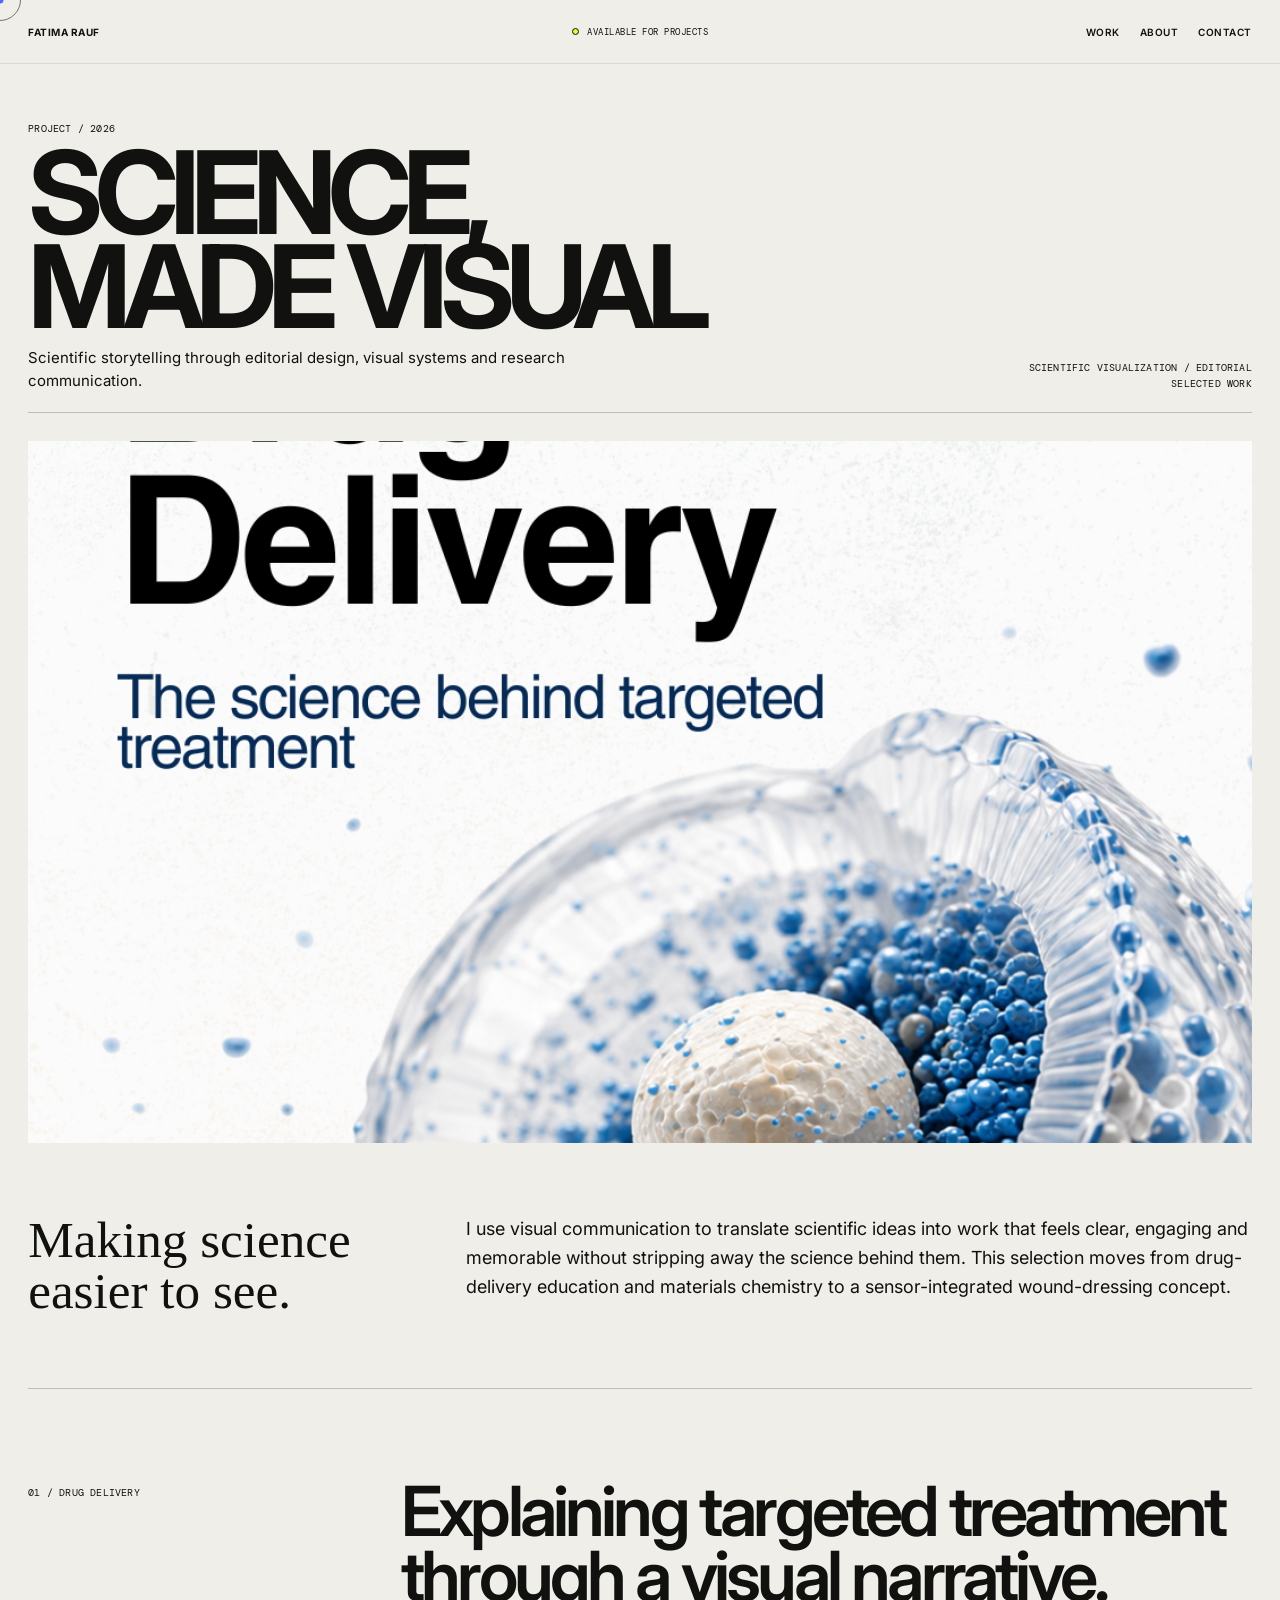
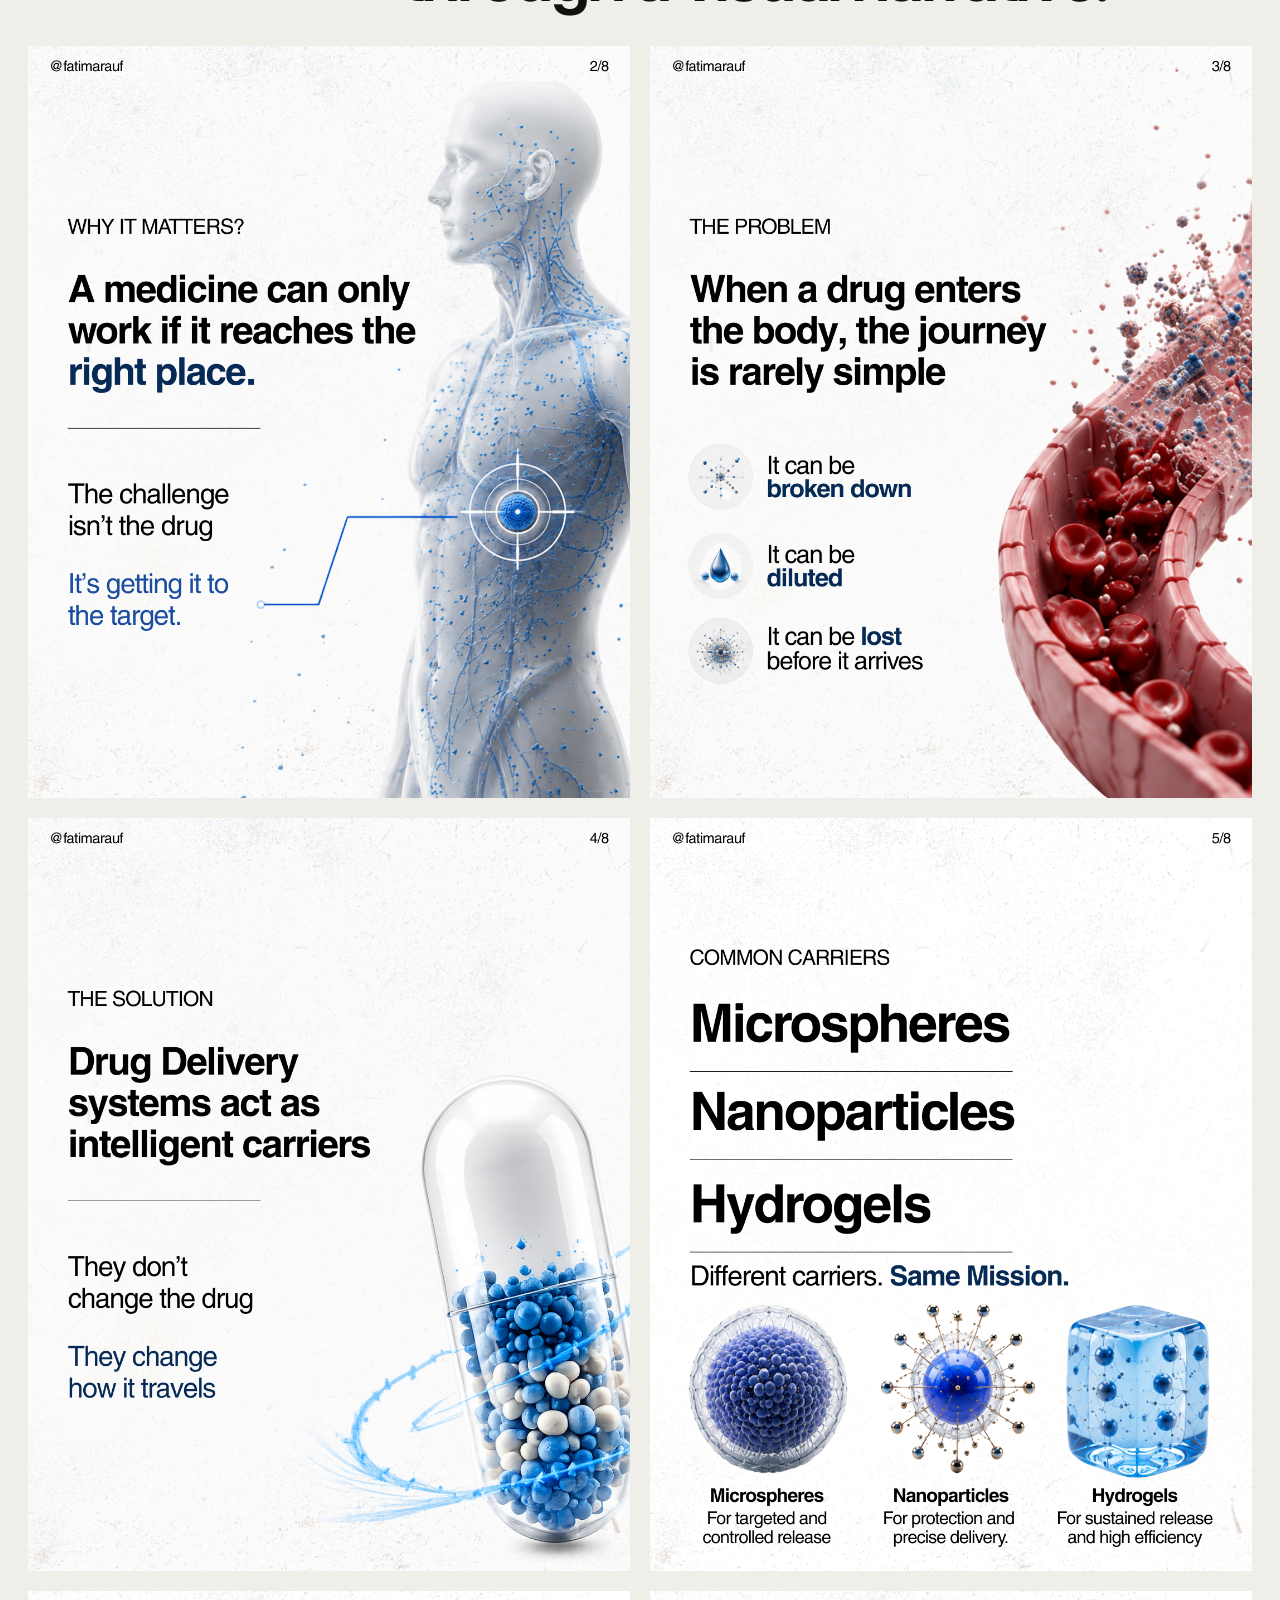
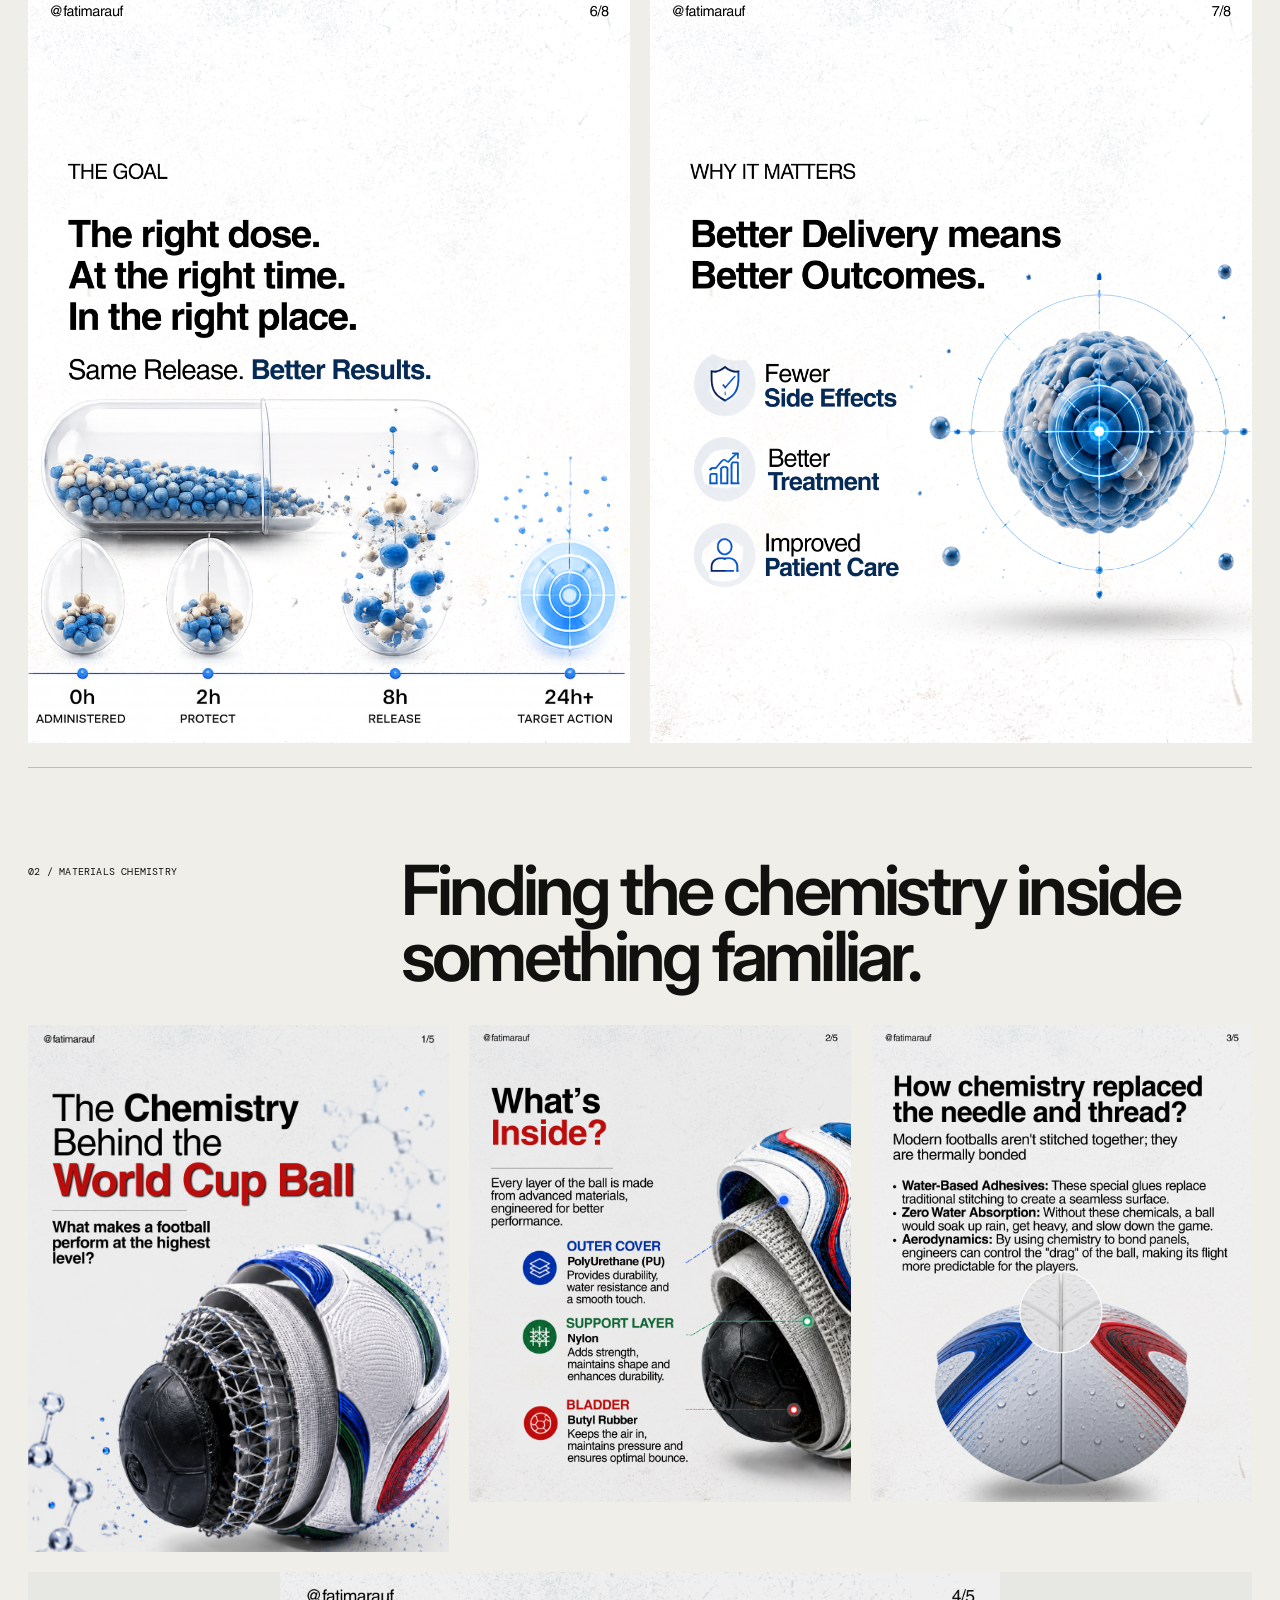
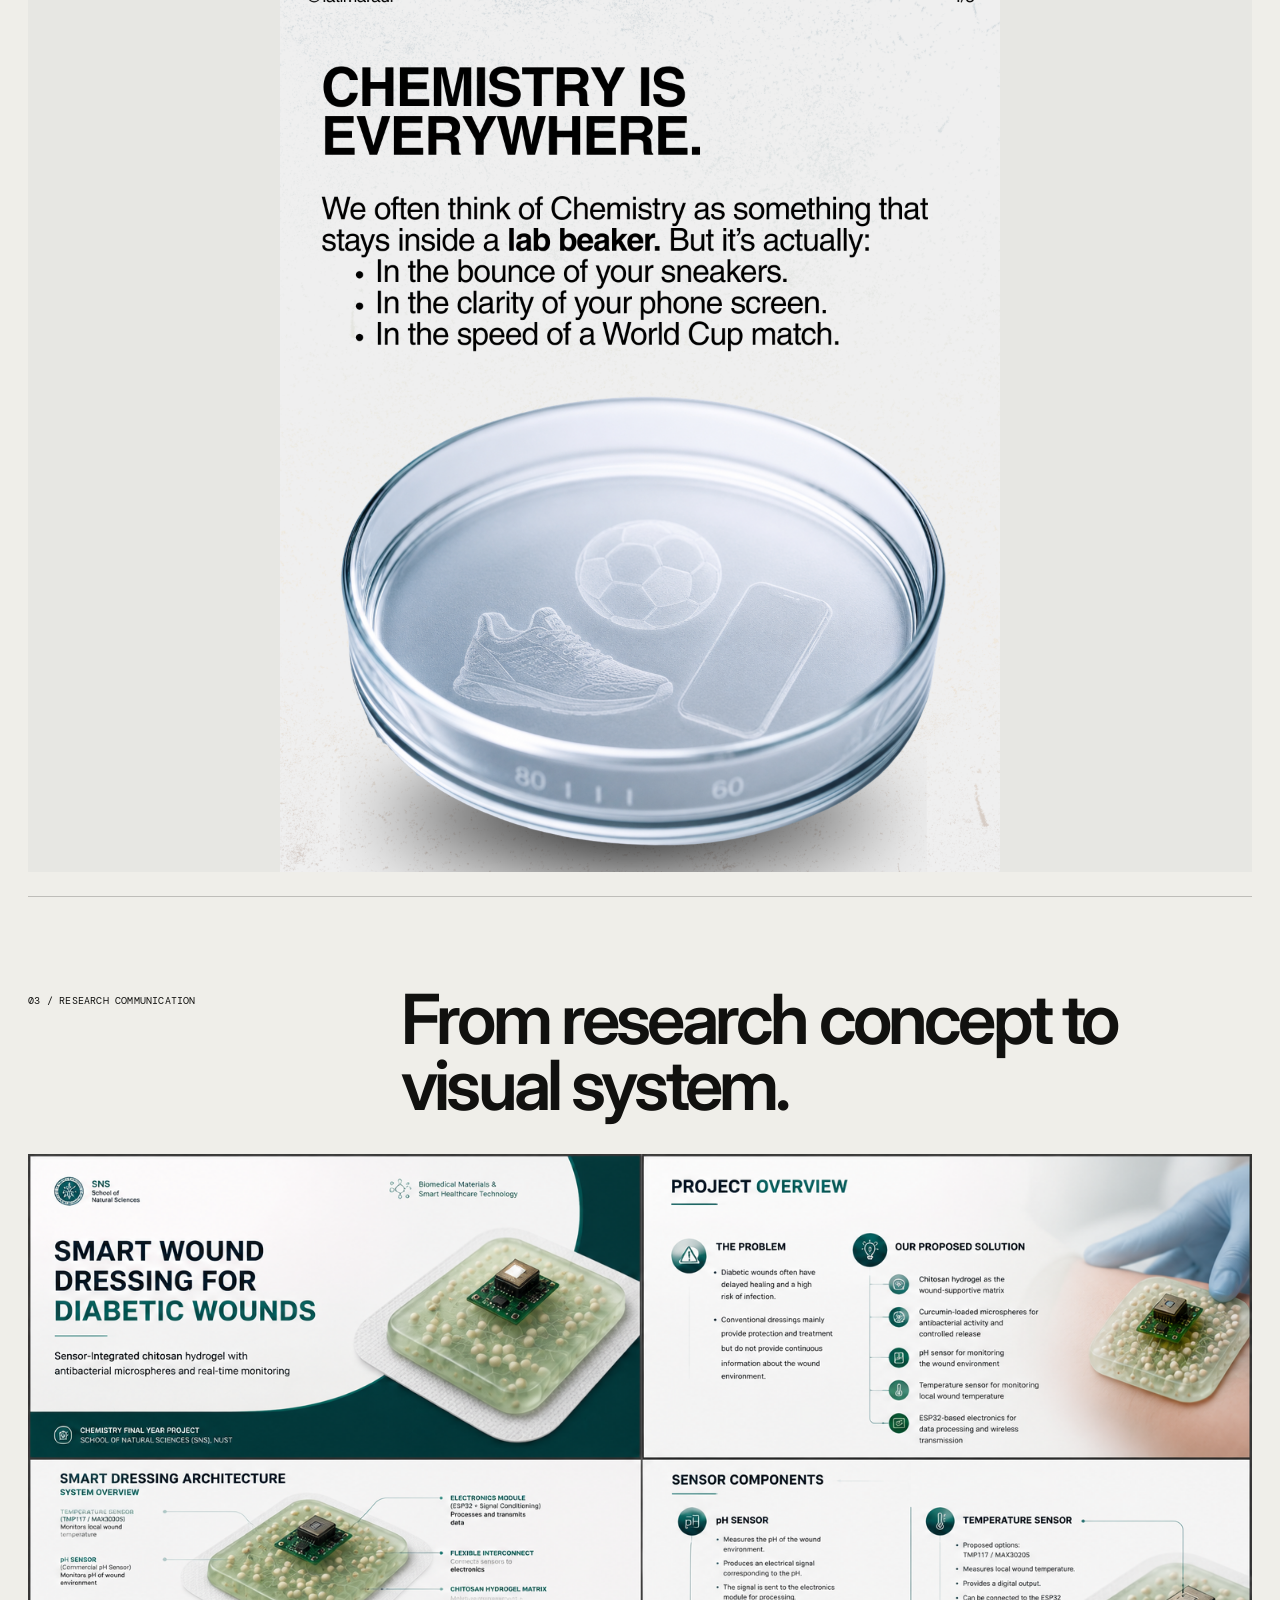
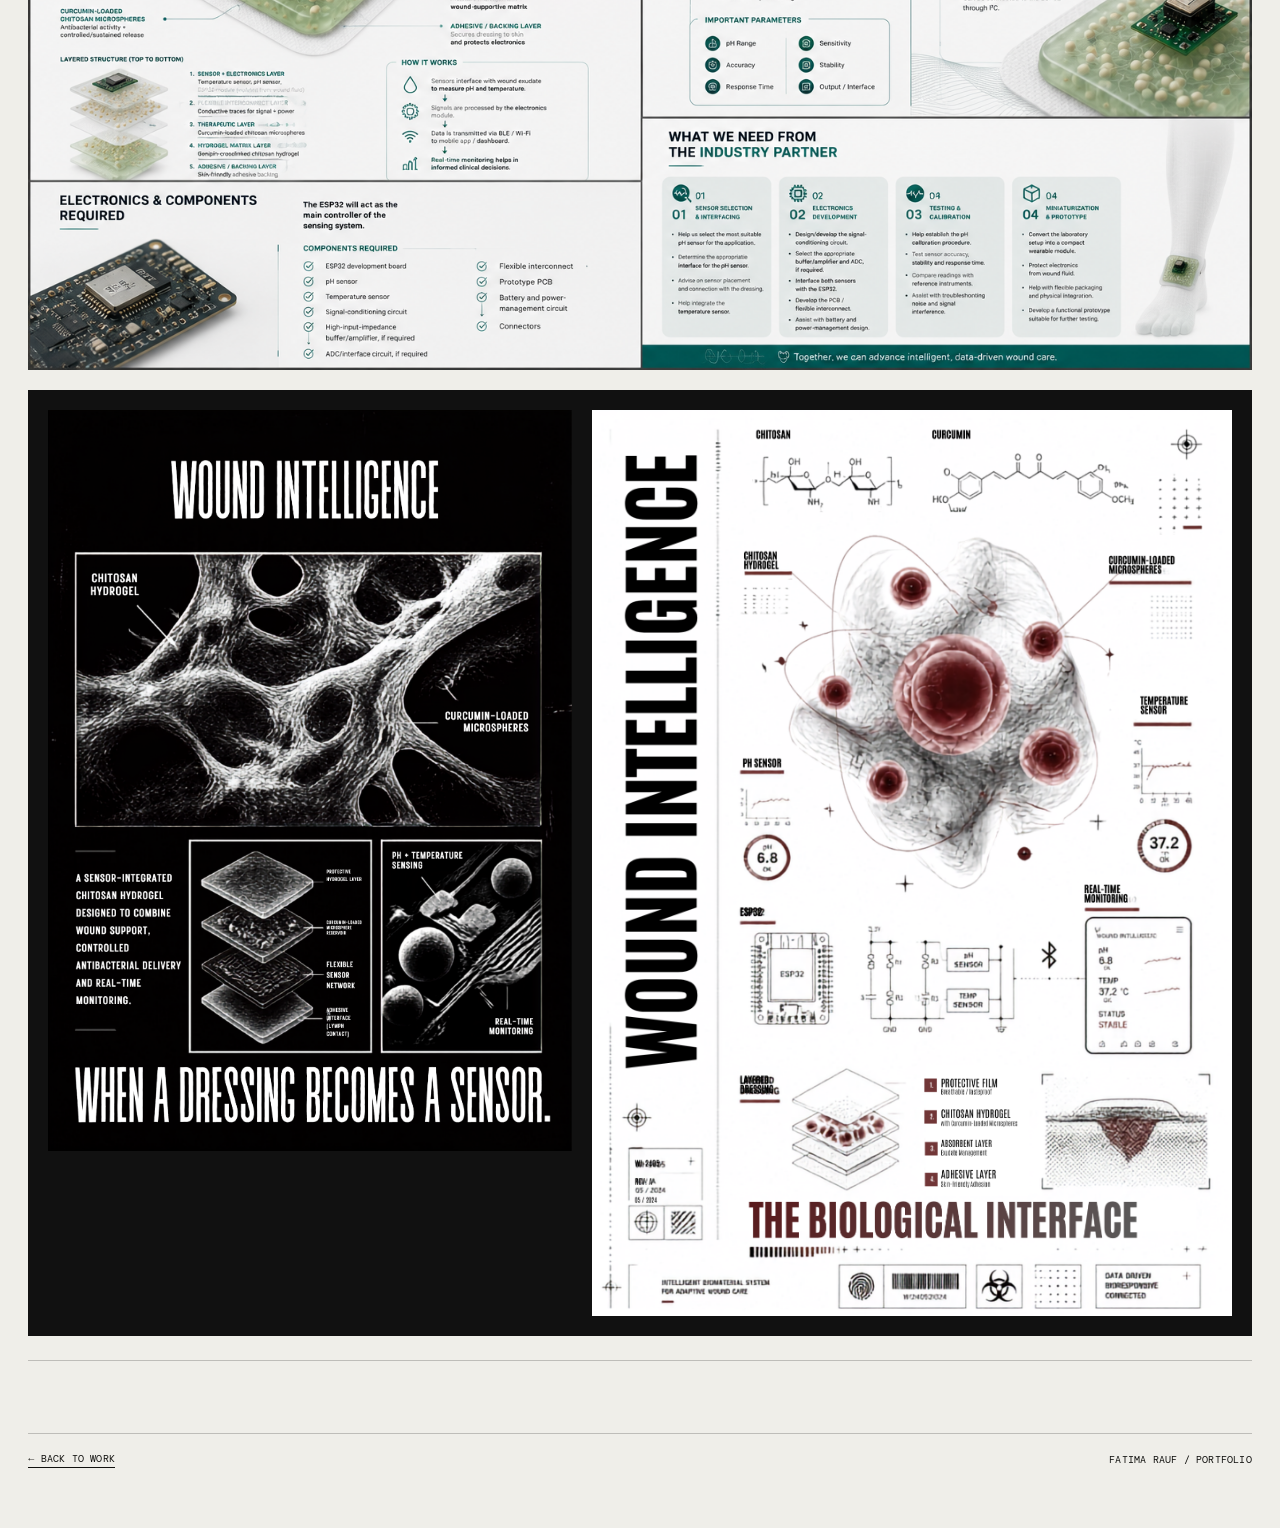
==== project-1.html @ 427d83a4 "Update portfolio and add Project 1 images" ====
<!DOCTYPE html>
<html lang="en">
<head>
  <meta charset="UTF-8" />
  <meta name="viewport" content="width=device-width, initial-scale=1.0" />
  <title>Science, Made Visual — Fatima Rauf</title>
  <link rel="preconnect" href="https://fonts.googleapis.com">
  <link rel="preconnect" href="https://fonts.gstatic.com" crossorigin>
  <link href="https://fonts.googleapis.com/css2?family=DM+Mono:wght@300;400;500&family=Inter:wght@400;500;600;700;800;900&display=swap" rel="stylesheet">
  <link rel="stylesheet" href="style.css" />
</head>
<body class="project-page">
  <div class="cursor cursor-dot"></div><div class="cursor cursor-ring"></div>
  <header class="site-header scrolled">
    <a class="brand magnetic" href="index.html">FATIMA RAUF</a>
    <div class="header-center"><span class="status-dot"></span><span>AVAILABLE FOR PROJECTS</span></div>
    <nav class="nav"><a class="magnetic" href="index.html#work">WORK</a><a class="magnetic" href="index.html#about">ABOUT</a><a class="magnetic" href="index.html#contact">CONTACT</a></nav>
  </header>

  <main class="project-detail science-case-study">
    <section class="project-detail-top">
      <div><p class="mono">PROJECT / 2026</p><h1 class="project-detail-title">Science,<br>Made Visual</h1><p class="project-detail-sub">Scientific storytelling through editorial design, visual systems and research communication.</p></div>
      <div class="project-detail-meta mono"><div>SCIENTIFIC VISUALIZATION / EDITORIAL</div><div>SELECTED WORK</div></div>
    </section>

    <figure class="case-hero"><img src="assets/images/project-1/drug-delivery-cover.png" alt="Drug Delivery — The science behind targeted treatment"></figure>

    <section class="project-story"><h2>Making science<br>easier to see.</h2><p>I use visual communication to translate scientific ideas into work that feels clear, engaging and memorable without stripping away the science behind them. This selection moves from drug-delivery education and materials chemistry to a sensor-integrated wound-dressing concept.</p></section>

    <section class="case-section">
      <div class="case-heading"><p class="mono">01 / DRUG DELIVERY</p><h2>Explaining targeted treatment through a visual narrative.</h2></div>
      <div class="portrait-grid two">
        <img src="assets/images/project-1/drug-delivery-why.png" alt="Why drug delivery matters">
        <img src="assets/images/project-1/drug-delivery-problem.png" alt="Drug delivery problem">
        <img src="assets/images/project-1/drug-delivery-solution.png" alt="Drug delivery solution">
        <img src="assets/images/project-1/drug-delivery-carriers.png" alt="Common drug carriers">
      </div>
      <div class="portrait-grid two feature-pair">
        <img src="assets/images/project-1/drug-delivery-goal.png" alt="Drug delivery goal and release timeline">
        <img src="assets/images/project-1/drug-delivery-outcomes.png" alt="Drug delivery outcomes">
      </div>
    </section>

    <section class="case-section">
      <div class="case-heading"><p class="mono">02 / MATERIALS CHEMISTRY</p><h2>Finding the chemistry inside something familiar.</h2></div>
      <div class="worldcup-layout">
        <img class="worldcup-cover" src="assets/images/project-1/world-cup-cover.png" alt="The Chemistry Behind the World Cup Ball">
        <div class="worldcup-stack">
          <img src="assets/images/project-1/world-cup-layers.png" alt="World Cup ball material layers">
          <img src="assets/images/project-1/world-cup-bonding.png" alt="Chemistry of thermally bonded football panels">
        </div>
      </div>
      <figure class="case-wide pale"><img src="assets/images/project-1/world-cup-everywhere.png" alt="Chemistry is everywhere visual"></figure>
    </section>

    <section class="case-section wound-section">
      <div class="case-heading"><p class="mono">03 / RESEARCH COMMUNICATION</p><h2>From research concept to visual system.</h2></div>
      <figure class="case-wide"><img src="assets/images/project-1/smart-wound-overview.png" alt="Smart wound dressing project overview"></figure>
      <div class="poster-pair">
        <img src="assets/images/project-1/wound-intelligence-black.png" alt="Wound Intelligence black scientific poster">
        <img src="assets/images/project-1/wound-intelligence-white.png" alt="Wound Intelligence biological interface poster">
      </div>
    </section>

    <div class="project-next mono"><a class="back-link magnetic" href="index.html#work">← BACK TO WORK</a><span>FATIMA RAUF / PORTFOLIO</span></div>
  </main>
  <script src="script.js"></script>
</body>
</html>
---- style.css ----
/* =========================
   EASY COLORS TO EDIT
   ========================= */
:root {
  --paper: #efeee9;
  --ink: #11110f;
  --muted: #77746c;
  --line: rgba(17,17,15,.22);
  --lime: #d6ff39;
  --accent: #5367ff;
  --header-bg: rgba(239, 238, 233, .60);
  --font-sans: "Inter", Arial, Helvetica, sans-serif;
  --font-mono: "DM Mono", monospace;
}

/* Reset */
* { box-sizing: border-box; }
html { scroll-behavior: smooth; }
body {
  margin: 0;
  background: var(--paper);
  color: var(--ink);
  font-family: var(--font-sans);
  overflow-x: hidden;
  cursor: none;
}
a { color: inherit; text-decoration: none; cursor: none; }
img { display:block; width:100%; }

/* Custom cursor */
.cursor {
  position: fixed;
  pointer-events: none;
  z-index: 9999;
  left: 0;
  top: 0;
  transform: translate(-50%, -50%);
}
.cursor-dot {
  width: 7px;
  height: 7px;
  background: var(--accent);
  border-radius: 999px;
}
.cursor-ring {
  width: 42px;
  height: 42px;
  border: 1px solid rgba(17,17,15,.55);
  border-radius: 999px;
  transition: width .22s ease, height .22s ease, background .22s ease, border-color .22s ease;
}
body.cursor-hover .cursor-ring {
  width: 72px;
  height: 72px;
  background: rgba(214,255,57,.25);
  border-color: var(--ink);
}

/* Header */
.site-header {
  position: fixed;
  top: 0;
  left: 0;
  width: 100%;
  height: 64px;
  padding: 0 2.2vw;
  display: grid;
  grid-template-columns: 1fr auto 1fr;
  align-items: center;
  z-index: 1000;
  font-size: 10px;
  letter-spacing: .05em;
  transition: background .35s ease, backdrop-filter .35s ease, border-color .35s ease;
  border-bottom: 1px solid transparent;
}
.site-header.scrolled {
  background: var(--header-bg);
  backdrop-filter: blur(15px) saturate(1.1);
  -webkit-backdrop-filter: blur(15px) saturate(1.1);
  border-bottom-color: rgba(17,17,15,.12);
}
.brand { font-weight: 700; justify-self: start; }
.header-center {
  display:flex; align-items:center; gap:8px;
  font-family: var(--font-mono);
  font-size: 9px;
}
.status-dot {
  width:7px; height:7px; background:var(--lime); border:1px solid var(--ink); border-radius:50%;
}
.nav { justify-self:end; display:flex; gap:20px; font-weight:600; }

/* General */
.section {
  position: relative;
  min-height: 100vh;
  padding: 92px 2.2vw 40px;
}
.mono { font-family: var(--font-mono); font-size: 10px; letter-spacing:.02em; }
.section-topline {
  display:grid;
  grid-template-columns: 1fr 1fr 1fr;
  padding-bottom: 14px;
  border-bottom: 1px solid var(--line);
}
.section-topline span:nth-child(2){ text-align:center; }
.section-topline span:nth-child(3){ text-align:right; }

/* Hero */
.hero {
  display:flex;
  flex-direction:column;
  justify-content:center;
  min-height: 100svh;
  overflow:hidden;
}
.hero-index {
  position:absolute;
  top:20px;
  left:46%;
}
.hero-title {
  margin: 20px 0 0;
  font-size: clamp(62px, 9.9vw, 155px);
  line-height: .78;
  letter-spacing: -.085em;
  font-weight: 800;
  text-transform: uppercase;
}
.hero-title span { display:block; }
.hero-title .indent { padding-left: 25%; }
.hero-title .indent-sm { padding-left: 16%; }
.hero-footer {
  margin-top:auto;
  display:flex;
  justify-content:space-between;
  align-items:flex-end;
}
.align-right { text-align:right; line-height:1.45; }
.asterisk {
  position:absolute;
  right: 3vw;
  bottom: 18%;
  font-size: 28px;
}
.spin { animation: spin 8s linear infinite; }
@keyframes spin { to { transform:rotate(360deg); } }

/* Work */
.work { padding-top:88px; }
.project-grid {
  display:grid;
  grid-template-columns:1fr 1fr;
  gap: 28px 24px;
  margin-top: 24px;
}
.project-card:nth-child(3n) { grid-column: span 2; }
.project-card:nth-child(3n) .project-media { aspect-ratio: 2 / .92; }
.project-media {
  position:relative;
  overflow:hidden;
  aspect-ratio: 1 / .82;
  background: #d8d6cf;
}
.project-image {
  width:100%; height:100%; object-fit:cover;
  display:none;
  transition: transform .7s cubic-bezier(.2,.7,.2,1), filter .5s ease;
}
.project-placeholder {
  position:absolute; inset:0;
  background:
    radial-gradient(circle at 28% 45%, rgba(255,255,255,.55) 0 11%, transparent 12%),
    radial-gradient(circle at 56% 44%, #ea594a 0 25%, transparent 26%),
    linear-gradient(135deg,#c5e6e0,#c5e6e0 50%,#efeee9 50%);
  transition:transform .7s cubic-bezier(.2,.7,.2,1), filter .5s ease;
}
.project-card:nth-child(2) .project-placeholder {
  background:
    linear-gradient(140deg, transparent 0 46%, #eef025 47% 56%, transparent 57%),
    radial-gradient(circle at 45% 50%, #525d6d 0 6%, transparent 7%),
    #1b2125;
}
.project-card:nth-child(3) .project-placeholder {
  background:
    repeating-linear-gradient(90deg, transparent 0 55px, rgba(0,0,0,.08) 55px 56px),
    linear-gradient(135deg,#ede8df,#dddbd3);
}
.project-card:nth-child(4) .project-placeholder {
  background:
    radial-gradient(circle at 70% 35%, #584d3c 0 18%, transparent 19%),
    linear-gradient(135deg,#d4e0cf,#e8e3d8);
}
.project-card:hover .project-placeholder,
.project-card:hover .project-image {
  transform:scale(1.025);
  filter:saturate(1.08);
}
.project-number {
  position:absolute; top:12px; left:12px;
  background:rgba(239,238,233,.8); padding:4px 6px;
}
.view-label {
  position:absolute;
  bottom:12px; right:12px;
  opacity:0; transform:translateY(8px);
  transition:.25s ease;
  padding:5px 8px;
  background:rgba(239,238,233,.88);
}
.project-card:hover .view-label { opacity:1; transform:none; }
.project-meta {
  display:flex;
  justify-content:space-between;
  gap: 20px;
  padding-top:10px;
}
.project-title { margin:0; font-size:20px; letter-spacing:-.035em; }
.project-category { margin:5px 0 0; color:var(--muted); }
.project-year { margin:4px 0 0; }

/* Statement */
.statement {
  min-height: 92vh;
  display:flex;
  flex-direction:column;
  justify-content:center;
}
.statement-rule {
  position:absolute; top:90px; left:2.2vw; right:2.2vw;
  border-top:1px solid var(--line);
}
.statement-kicker { position:absolute; top:110px; left:2.2vw; }
.statement-copy {
  font-size:clamp(56px,9vw,138px);
  line-height:.83;
  letter-spacing:-.075em;
  font-weight:600;
  max-width:95%;
}
.statement-copy span { display:block; }
.statement-copy span:nth-child(2) { padding-left:18%; }
.statement-copy span:nth-child(3) { padding-left:7%; }
.statement-copy span:nth-child(4) { padding-left:22%; }
.outline-word {
  color:transparent;
  -webkit-text-stroke:1px var(--ink);
}
.small-cursor-demo {
  position:absolute; right:7vw; bottom:12%;
  display:flex; align-items:center; gap:8px;
}
.demo-dot {
  width:11px; height:11px; border-radius:50%;
  background:var(--accent);
}

/* About */
.about { min-height: 100vh; }
.about-grid {
  display:grid;
  grid-template-columns: 1.15fr 1.55fr .75fr;
  gap:40px;
  margin-top:54px;
  align-items:start;
}
.about-title h2 {
  margin:0;
  font-family: Georgia, "Times New Roman", serif;
  font-size: clamp(34px,4.25vw,67px);
  line-height:.95;
  font-weight:400;
}
.about-copy .lead {
  margin:0;
  font-family: Georgia, "Times New Roman", serif;
  font-size: clamp(26px,3.4vw,48px);
  line-height:1.03;
  letter-spacing:-.03em;
}
.about-columns {
  display:grid;
  grid-template-columns:1fr 1fr;
  gap:35px;
  margin-top:52px;
  font-size:13px;
  line-height:1.55;
}
.portrait-placeholder {
  min-height:430px;
  position:relative;
  overflow:hidden;
  background:#dddcd7;
  display:flex;
  align-items:flex-end;
  justify-content:center;
  padding:14px;
}
.portrait-circle {
  position:absolute;
  border-radius:50%;
  background:#c8c7c2;
}
.circle-one { width:78%; aspect-ratio:1; top:8%; }
.circle-two { width:95%; aspect-ratio:1; bottom:-31%; background:#b7b5af; }
.portrait-placeholder span { position:relative; z-index:2; }

/* Contact */
.contact { padding:0; min-height:100vh; display:grid; grid-template-rows: 27vh 73vh; }
.contact-dark {
  background:#10110f;
  color:var(--paper);
  padding:90px 2.2vw 20px;
}
.section-topline.light { border-color:rgba(255,255,255,.2); }
.contact-lime {
  background:var(--lime);
  padding: 3vw 2.2vw 2vw;
  position:relative;
  overflow:hidden;
}
.contact-title {
  margin:0;
  font-size:clamp(60px,10.5vw,164px);
  line-height:.76;
  letter-spacing:-.085em;
  font-weight:800;
}
.contact-title span { display:block; }
.contact-title .italic {
  font-family:Georgia,"Times New Roman",serif;
  font-weight:400;
  font-style:italic;
  padding-left:13%;
}
.contact-link {
  position:absolute;
  right:3vw; top:50%;
  border-bottom:1px solid currentColor;
  font-family:var(--font-mono);
  font-size:11px;
  padding-bottom:3px;
}
.contact-bottom {
  position:absolute;
  bottom:20px; left:2.2vw; right:2.2vw;
  display:flex; justify-content:space-between;
}

/* Scroll reveal + section blur transition */
.reveal, .project-card, .about-grid, .statement-copy {
  opacity:0;
  transform:translateY(25px);
  filter:blur(7px);
  transition: opacity .8s ease, transform .8s cubic-bezier(.2,.65,.2,1), filter .8s ease;
}
.in-view {
  opacity:1 !important;
  transform:none !important;
  filter:blur(0) !important;
}
body.is-scrolling main {
  filter: blur(.25px);
}
main { transition:filter .2s ease; }

/* Responsive */
@media (max-width: 800px) {
  body, a { cursor:auto; }
  .cursor { display:none; }
  .site-header {
    grid-template-columns:1fr auto;
    height:58px;
  }
  .header-center { display:none; }
  .nav { gap:12px; }
  .hero-title {
    font-size:clamp(51px,16.3vw,95px);
    line-height:.82;
  }
  .hero-title .indent { padding-left:10%; }
  .hero-title .indent-sm { padding-left:4%; }
  .hero-index { left:auto; right:3vw; top:74px; }
  .hero-footer { gap:20px; }
  .project-grid { grid-template-columns:1fr; }
  .project-card:nth-child(3n) { grid-column:auto; }
  .project-card:nth-child(3n) .project-media { aspect-ratio:1/.82; }
  .statement-copy { font-size:clamp(54px,16vw,95px); }
  .statement-copy span:nth-child(n) { padding-left:0; }
  .statement-copy span:nth-child(2) { padding-left:10%; }
  .about-grid { grid-template-columns:1fr; }
  .about-columns { grid-template-columns:1fr; }
  .portrait-placeholder { min-height:340px; }
  .contact-title { font-size:clamp(58px,17vw,105px); }
  .contact-link { top:auto; bottom:72px; right:3vw; }
}


/* ===== August update: header + statement spacing ===== */
.statement-kicker {
  position: static;
  margin: 24px 0 46px;
  align-self: flex-start;
}
.statement {
  padding-top: 96px;
}
.statement-rule {
  top: 94px;
}
.statement-copy {
  margin-top: 0;
}

/* ===== Project detail pages ===== */
.project-page {
  background: var(--paper);
  min-height: 100vh;
}
.project-page .site-header {
  background: rgba(239,238,233,.76);
  backdrop-filter: blur(14px);
  -webkit-backdrop-filter: blur(14px);
  border-bottom: 1px solid rgba(17,17,15,.1);
}
.project-detail {
  padding: 112px 2.2vw 60px;
}
.project-detail-top {
  display:grid;
  grid-template-columns: 1fr auto;
  gap: 24px;
  align-items:end;
  padding-bottom: 20px;
  border-bottom: 1px solid var(--line);
}
.project-detail-title {
  margin:0;
  font-size:clamp(58px, 9vw, 145px);
  line-height:.82;
  letter-spacing:-.075em;
  text-transform:uppercase;
}
.project-detail-sub {
  margin: 12px 0 0;
  max-width: 620px;
  font-size: 15px;
  line-height: 1.55;
}
.project-detail-meta {
  text-align:right;
  line-height:1.6;
}
.project-hero-art {
  margin-top: 28px;
  min-height: 62vh;
  background:
    radial-gradient(circle at 30% 38%, rgba(255,255,255,.55) 0 12%, transparent 13%),
    radial-gradient(circle at 58% 45%, #ea594a 0 20%, transparent 21%),
    linear-gradient(135deg,#c5e6e0,#d8d6cf);
  position:relative;
  overflow:hidden;
}
.project-hero-art.alt2 {
  background:
    linear-gradient(140deg, transparent 0 46%, #eef025 47% 56%, transparent 57%),
    radial-gradient(circle at 45% 50%, #525d6d 0 6%, transparent 7%),
    #1b2125;
}
.project-hero-art.alt3 {
  background:
    repeating-linear-gradient(90deg, transparent 0 70px, rgba(0,0,0,.08) 70px 71px),
    linear-gradient(135deg,#ede8df,#dddbd3);
}
.project-hero-art.alt4 {
  background:
    radial-gradient(circle at 70% 35%, #584d3c 0 18%, transparent 19%),
    linear-gradient(135deg,#d4e0cf,#e8e3d8);
}
.project-art-label {
  position:absolute;
  right:18px;
  bottom:16px;
  background:rgba(239,238,233,.88);
  padding:6px 8px;
}
.project-story {
  display:grid;
  grid-template-columns:.65fr 1.35fr;
  gap:60px;
  padding: 72px 0;
  border-bottom: 1px solid var(--line);
}
.project-story h2 {
  margin:0;
  font-family:Georgia,"Times New Roman",serif;
  font-weight:400;
  font-size:clamp(34px,4vw,60px);
  line-height:.98;
}
.project-story p {
  margin:0;
  font-size:18px;
  line-height:1.6;
  max-width:790px;
}
.project-gallery {
  display:grid;
  grid-template-columns:1fr 1fr;
  gap:22px;
  padding-top: 28px;
}
.gallery-block {
  aspect-ratio: 1 / .75;
  background:#d8d6cf;
}
.gallery-block.wide {
  grid-column:span 2;
  aspect-ratio: 2 / .75;
}
.project-next {
  margin-top:72px;
  padding-top:18px;
  border-top:1px solid var(--line);
  display:flex;
  justify-content:space-between;
  align-items:center;
}
.back-link {
  border-bottom:1px solid currentColor;
  padding-bottom:2px;
}
@media (max-width:800px){
  .project-detail-top,
  .project-story { grid-template-columns:1fr; }
  .project-detail-meta { text-align:left; }
  .project-gallery { grid-template-columns:1fr; }
  .gallery-block.wide { grid-column:auto; aspect-ratio:1/.75; }
}

/* ===== Project 01 — Science, Made Visual ===== */
.science-case-study { max-width: 1800px; margin: 0 auto; }
.case-hero { margin:28px 0 0; height:min(78vh,920px); overflow:hidden; background:#e5e5e1; }
.case-hero img { width:100%; height:100%; object-fit:cover; object-position:center 42%; display:block; }
.case-section { padding:90px 0 24px; border-bottom:1px solid var(--line); }
.case-heading { display:grid; grid-template-columns:.55fr 1.45fr; gap:50px; align-items:start; margin-bottom:36px; }
.case-heading p { margin:7px 0 0; }
.case-heading h2 { margin:0; max-width:900px; font-size:clamp(38px,5.4vw,82px); line-height:.95; letter-spacing:-.055em; font-weight:600; }
.portrait-grid { display:grid; gap:20px; align-items:start; }
.portrait-grid.two { grid-template-columns:1fr 1fr; }
.portrait-grid img, .worldcup-layout img, .case-wide img, .poster-pair img { width:100%; height:auto; display:block; }
.feature-pair { margin-top:20px; }
.worldcup-layout { display:grid; grid-template-columns:1.05fr 1.95fr; gap:20px; align-items:start; }
.worldcup-stack { display:grid; grid-template-columns:1fr 1fr; gap:20px; }
.case-wide { margin:20px 0 0; overflow:hidden; background:#e7e7e3; }
.case-wide.pale { max-height:900px; }
.case-wide.pale img { width:100%; max-height:900px; object-fit:contain; }
.poster-pair { display:grid; grid-template-columns:.9fr 1.1fr; gap:20px; margin-top:20px; align-items:start; background:#111; padding:20px; }
.poster-pair img { object-fit:contain; max-height:1150px; }
@media (max-width:800px){
  .case-hero { height:auto; }
  .case-heading, .portrait-grid.two, .worldcup-layout, .worldcup-stack, .poster-pair { grid-template-columns:1fr; }
  .case-section { padding-top:60px; }
  .poster-pair { padding:10px; }
}
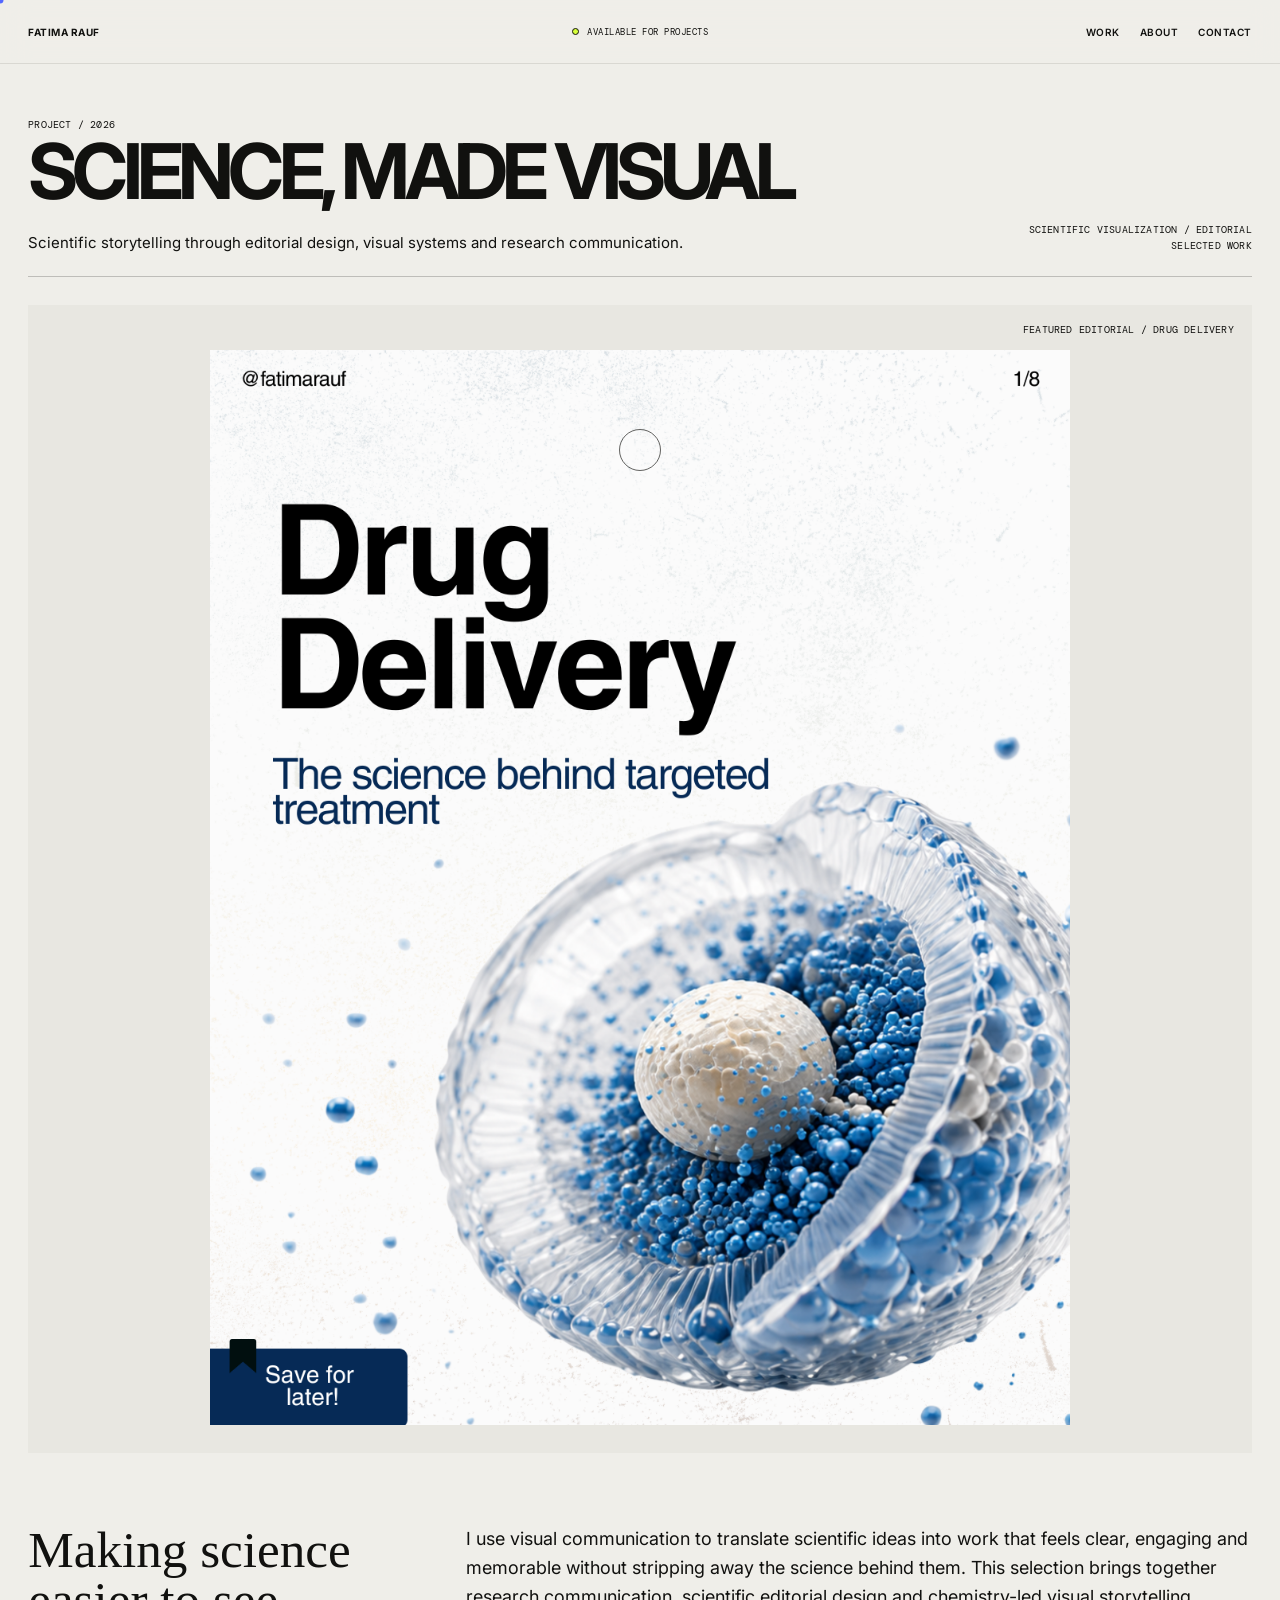
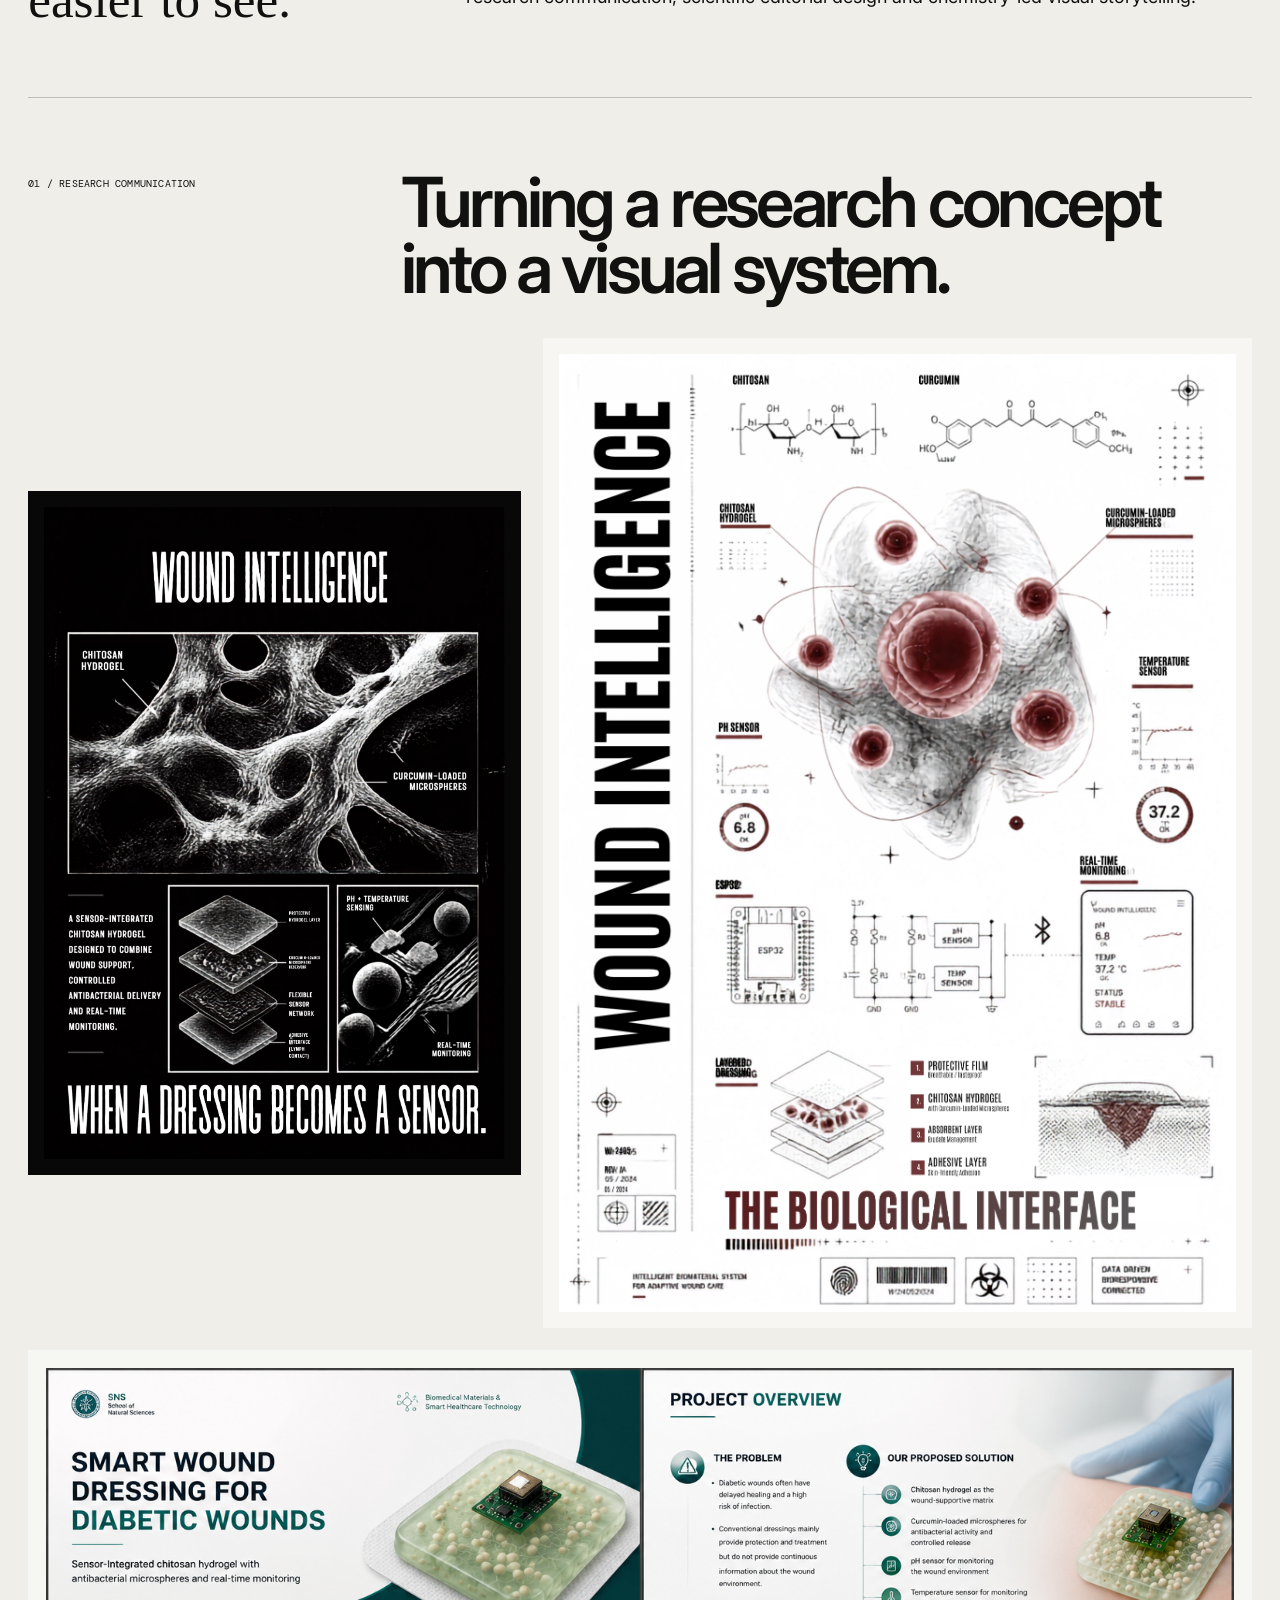
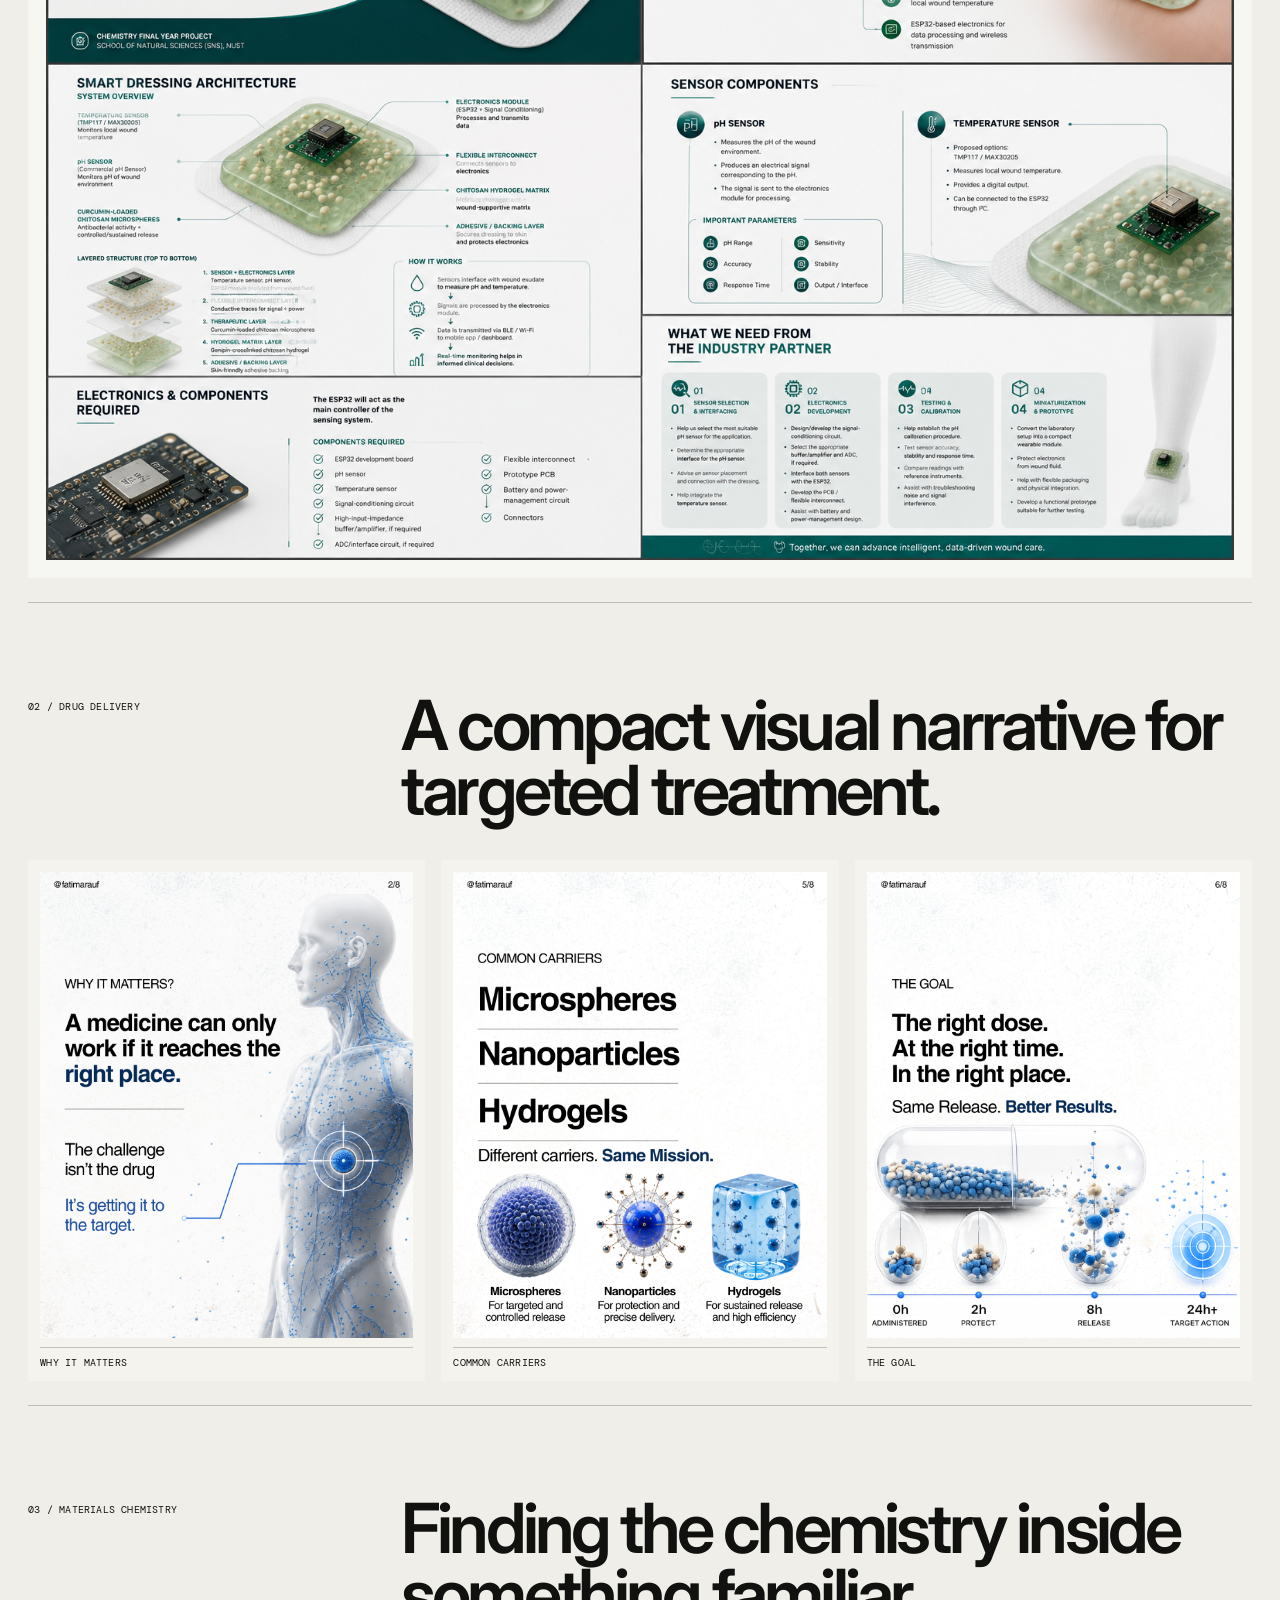
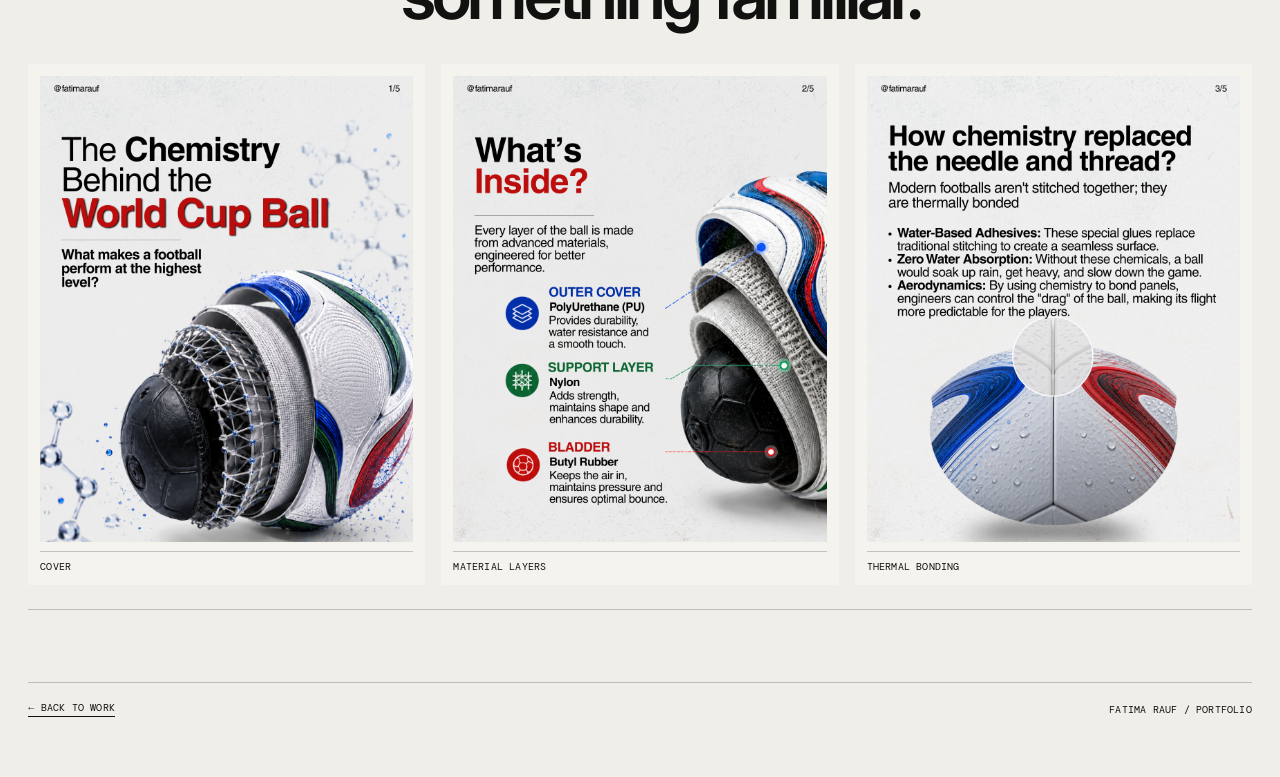
==== commit 61c2e68f: "Fix Project 1 layout and showcase" ====
--- a/project-1.html
+++ b/project-1.html
@@ -7,7 +7,7 @@
   <link rel="preconnect" href="https://fonts.googleapis.com">
   <link rel="preconnect" href="https://fonts.gstatic.com" crossorigin>
   <link href="https://fonts.googleapis.com/css2?family=DM+Mono:wght@300;400;500&family=Inter:wght@400;500;600;700;800;900&display=swap" rel="stylesheet">
-  <link rel="stylesheet" href="style.css" />
+  <link rel="stylesheet" href="style.css?v=project1-final-1" />
 </head>
 <body class="project-page">
   <div class="cursor cursor-dot"></div><div class="cursor cursor-ring"></div>
@@ -18,52 +18,122 @@
   </header>
 
   <main class="project-detail science-case-study">
-    <section class="project-detail-top">
-      <div><p class="mono">PROJECT / 2026</p><h1 class="project-detail-title">Science,<br>Made Visual</h1><p class="project-detail-sub">Scientific storytelling through editorial design, visual systems and research communication.</p></div>
-      <div class="project-detail-meta mono"><div>SCIENTIFIC VISUALIZATION / EDITORIAL</div><div>SELECTED WORK</div></div>
+    <section class="project-detail-top project1-top">
+      <div class="project1-title-row">
+        <p class="mono">PROJECT / 2026</p>
+        <h1 class="project-detail-title science-title">SCIENCE, MADE VISUAL</h1>
+      </div>
+      <div class="project1-top-bottom">
+        <p class="project-detail-sub">Scientific storytelling through editorial design, visual systems and research communication.</p>
+        <div class="project-detail-meta mono">
+          <div>SCIENTIFIC VISUALIZATION / EDITORIAL</div>
+          <div>SELECTED WORK</div>
+        </div>
+      </div>
     </section>
 
-    <figure class="case-hero"><img src="assets/images/project-1/drug-delivery-cover.png" alt="Drug Delivery — The science behind targeted treatment"></figure>
+    <section class="project1-hero-stage">
+      <div class="project1-hero-note mono">FEATURED EDITORIAL / DRUG DELIVERY</div>
+      <figure class="case-hero project1-hero">
+        <img src="assets/images/project-1/drug-delivery-cover.png" alt="Drug Delivery — The science behind targeted treatment">
+      </figure>
+    </section>
 
-    <section class="project-story"><h2>Making science<br>easier to see.</h2><p>I use visual communication to translate scientific ideas into work that feels clear, engaging and memorable without stripping away the science behind them. This selection moves from drug-delivery education and materials chemistry to a sensor-integrated wound-dressing concept.</p></section>
+    <section class="project-story">
+      <h2>Making science<br>easier to see.</h2>
+      <p>I use visual communication to translate scientific ideas into work that feels clear, engaging and memorable without stripping away the science behind them. This selection brings together research communication, scientific editorial design and chemistry-led visual storytelling.</p>
+    </section>
+
+    <section class="case-section featured-research">
+      <div class="case-heading">
+        <p class="mono">01 / RESEARCH COMMUNICATION</p>
+        <h2>Turning a research concept into a visual system.</h2>
+      </div>
+
+      <div class="poster-showcase">
+        <figure class="poster-feature poster-dark">
+          <img src="assets/images/project-1/wound-intelligence-black.png" alt="Wound Intelligence scientific systems poster">
+        </figure>
+        <figure class="poster-feature poster-light">
+          <img src="assets/images/project-1/wound-intelligence-white.png" alt="Wound Intelligence biological interface poster">
+        </figure>
+      </div>
+
+      <figure class="smart-overview">
+        <img src="assets/images/project-1/smart-wound-overview.png" alt="Smart wound dressing visual presentation overview">
+      </figure>
+    </section>
 
     <section class="case-section">
-      <div class="case-heading"><p class="mono">01 / DRUG DELIVERY</p><h2>Explaining targeted treatment through a visual narrative.</h2></div>
-      <div class="portrait-grid two">
-        <img src="assets/images/project-1/drug-delivery-why.png" alt="Why drug delivery matters">
-        <img src="assets/images/project-1/drug-delivery-problem.png" alt="Drug delivery problem">
-        <img src="assets/images/project-1/drug-delivery-solution.png" alt="Drug delivery solution">
-        <img src="assets/images/project-1/drug-delivery-carriers.png" alt="Common drug carriers">
+      <div class="case-heading">
+        <p class="mono">02 / DRUG DELIVERY</p>
+        <h2>A compact visual narrative for targeted treatment.</h2>
       </div>
-      <div class="portrait-grid two feature-pair">
-        <img src="assets/images/project-1/drug-delivery-goal.png" alt="Drug delivery goal and release timeline">
-        <img src="assets/images/project-1/drug-delivery-outcomes.png" alt="Drug delivery outcomes">
+
+      <div class="editorial-strip">
+        <figure>
+          <img src="assets/images/project-1/drug-delivery-why.png" alt="Why drug delivery matters">
+          <figcaption class="mono">WHY IT MATTERS</figcaption>
+        </figure>
+        <figure>
+          <img src="assets/images/project-1/drug-delivery-carriers.png" alt="Common drug delivery carriers">
+          <figcaption class="mono">COMMON CARRIERS</figcaption>
+        </figure>
+        <figure>
+          <img src="assets/images/project-1/drug-delivery-goal.png" alt="Drug delivery goal and release timeline">
+          <figcaption class="mono">THE GOAL</figcaption>
+        </figure>
       </div>
     </section>
 
     <section class="case-section">
-      <div class="case-heading"><p class="mono">02 / MATERIALS CHEMISTRY</p><h2>Finding the chemistry inside something familiar.</h2></div>
-      <div class="worldcup-layout">
-        <img class="worldcup-cover" src="assets/images/project-1/world-cup-cover.png" alt="The Chemistry Behind the World Cup Ball">
-        <div class="worldcup-stack">
+      <div class="case-heading">
+        <p class="mono">03 / MATERIALS CHEMISTRY</p>
+        <h2>Finding the chemistry inside something familiar.</h2>
+      </div>
+
+      <div class="editorial-strip worldcup-strip">
+        <figure>
+          <img src="assets/images/project-1/world-cup-cover.png" alt="The Chemistry Behind the World Cup Ball">
+          <figcaption class="mono">COVER</figcaption>
+        </figure>
+        <figure>
           <img src="assets/images/project-1/world-cup-layers.png" alt="World Cup ball material layers">
+          <figcaption class="mono">MATERIAL LAYERS</figcaption>
+        </figure>
+        <figure>
           <img src="assets/images/project-1/world-cup-bonding.png" alt="Chemistry of thermally bonded football panels">
-        </div>
-      </div>
-      <figure class="case-wide pale"><img src="assets/images/project-1/world-cup-everywhere.png" alt="Chemistry is everywhere visual"></figure>
-    </section>
-
-    <section class="case-section wound-section">
-      <div class="case-heading"><p class="mono">03 / RESEARCH COMMUNICATION</p><h2>From research concept to visual system.</h2></div>
-      <figure class="case-wide"><img src="assets/images/project-1/smart-wound-overview.png" alt="Smart wound dressing project overview"></figure>
-      <div class="poster-pair">
-        <img src="assets/images/project-1/wound-intelligence-black.png" alt="Wound Intelligence black scientific poster">
-        <img src="assets/images/project-1/wound-intelligence-white.png" alt="Wound Intelligence biological interface poster">
+          <figcaption class="mono">THERMAL BONDING</figcaption>
+        </figure>
       </div>
     </section>
 
     <div class="project-next mono"><a class="back-link magnetic" href="index.html#work">← BACK TO WORK</a><span>FATIMA RAUF / PORTFOLIO</span></div>
   </main>
-  <script src="script.js"></script>
+  <script src="script.js?v=project1-final-1"></script>
+
+<script>
+(() => {
+  const dot = document.querySelector('.cursor-dot');
+  const ring = document.querySelector('.cursor-ring');
+  if (!dot || !ring) return;
+  let mx = innerWidth/2, my = innerHeight/2, rx = mx, ry = my;
+  addEventListener('mousemove', e => {
+    mx = e.clientX; my = e.clientY;
+    dot.style.left = mx + 'px'; dot.style.top = my + 'px';
+  });
+  function tick(){
+    rx += (mx-rx)*0.16; ry += (my-ry)*0.16;
+    ring.style.left = rx + 'px'; ring.style.top = ry + 'px';
+    requestAnimationFrame(tick);
+  }
+  tick();
+  document.querySelectorAll('a, figure, .poster-feature').forEach(el => {
+    el.addEventListener('mouseenter', () => document.body.classList.add('cursor-hover'));
+    el.addEventListener('mouseleave', () => document.body.classList.remove('cursor-hover'));
+  });
+})();
+</script>
+
 </body>
 </html>
--- a/style.css
+++ b/style.css
@@ -563,3 +563,303 @@
   .case-section { padding-top:60px; }
   .poster-pair { padding:10px; }
 }
+
+
+/* ===== Project 1 refinement: curated showcase ===== */
+.science-title {
+  white-space: nowrap;
+  font-size: clamp(50px, 7.2vw, 116px);
+  letter-spacing: -.07em;
+}
+
+.case-hero {
+  height: auto;
+  min-height: 0;
+  padding: 24px;
+  display: flex;
+  align-items: center;
+  justify-content: center;
+  background: #f7f7f4;
+}
+.case-hero img {
+  width: auto;
+  height: auto;
+  max-width: min(100%, 980px);
+  max-height: 78vh;
+  object-fit: contain;
+  object-position: center;
+}
+
+.featured-research {
+  padding-top: 72px;
+}
+.poster-showcase {
+  display: grid;
+  grid-template-columns: 0.92fr 1.08fr;
+  gap: 24px;
+  align-items: stretch;
+}
+.poster-feature {
+  margin: 0;
+  min-height: 620px;
+  display: flex;
+  align-items: center;
+  justify-content: center;
+  overflow: hidden;
+}
+.poster-feature img {
+  width: 100%;
+  height: 100%;
+  max-height: 1040px;
+  object-fit: contain;
+  display: block;
+}
+.poster-dark {
+  background: #080808;
+  padding: 20px;
+}
+.poster-light {
+  background: #f7f6f2;
+  padding: 20px;
+}
+
+.smart-overview {
+  margin: 24px 0 0;
+  background: #f6f6f2;
+  padding: 18px;
+}
+.smart-overview img {
+  width: 100%;
+  height: auto;
+  max-height: 760px;
+  object-fit: contain;
+  display: block;
+}
+
+.editorial-strip {
+  display: grid;
+  grid-template-columns: repeat(3, minmax(0, 1fr));
+  gap: 18px;
+  align-items: start;
+}
+.editorial-strip figure {
+  margin: 0;
+}
+.editorial-strip img {
+  width: 100%;
+  height: auto;
+  max-height: 690px;
+  object-fit: contain;
+  display: block;
+  background: #f6f6f3;
+}
+.editorial-strip figcaption {
+  margin-top: 9px;
+  padding-top: 8px;
+  border-top: 1px solid var(--line);
+}
+.worldcup-strip img {
+  max-height: 650px;
+}
+
+/* Keep custom cursor active and visible on project pages */
+.project-page,
+.project-page a {
+  cursor: none;
+}
+.project-page .cursor {
+  display: block;
+}
+.project-page .cursor-ring {
+  border-color: rgba(17,17,15,.65);
+}
+
+/* Homepage Project 1 image positioning */
+.project-card:first-child .project-image {
+  object-position: center 48%;
+}
+
+@media (max-width: 900px) {
+  .science-title {
+    white-space: normal;
+  }
+  .poster-showcase,
+  .editorial-strip {
+    grid-template-columns: 1fr;
+  }
+  .poster-feature {
+    min-height: 0;
+  }
+  .case-hero {
+    padding: 10px;
+  }
+  .case-hero img {
+    max-height: none;
+    width: 100%;
+  }
+}
+
+
+/* =========================================================
+   PROJECT 1 — FINAL OVERRIDES
+   These rules intentionally come last and override older
+   experimental Project 1 rules.
+   ========================================================= */
+.project-page .project-detail.science-case-study {
+  max-width: 1800px;
+  margin: 0 auto;
+  padding-top: 96px;
+}
+
+.project-page .project1-top {
+  display: block !important;
+  width: 100%;
+  padding: 12px 0 22px;
+  border-bottom: 1px solid var(--line);
+}
+
+.project-page .project1-title-row {
+  width: 100%;
+  overflow: visible;
+}
+
+.project-page .science-title {
+  display: block;
+  width: 100%;
+  max-width: none;
+  margin: 6px 0 0;
+  white-space: nowrap !important;
+  word-break: keep-all !important;
+  overflow-wrap: normal !important;
+  font-size: clamp(52px, 6vw, 108px) !important;
+  line-height: .82 !important;
+  letter-spacing: -.075em !important;
+}
+
+.project-page .project1-top-bottom {
+  margin-top: 18px;
+  display: grid;
+  grid-template-columns: minmax(0, 1fr) auto;
+  gap: 36px;
+  align-items: end;
+}
+
+.project-page .project1-top-bottom .project-detail-sub {
+  margin: 0;
+  max-width: 680px;
+}
+
+.project-page .project1-top-bottom .project-detail-meta {
+  text-align: right;
+  white-space: nowrap;
+}
+
+/* Full poster visible: NO crop, NO fixed horizontal frame */
+.project-page .project1-hero-stage {
+  margin-top: 28px;
+  padding: 18px 18px 28px;
+  background: #e8e7e1;
+}
+
+.project-page .project1-hero-note {
+  margin: 0 0 14px;
+  text-align: right;
+}
+
+.project-page .case-hero.project1-hero {
+  margin: 0 auto !important;
+  width: min(100%, 860px) !important;
+  height: auto !important;
+  min-height: 0 !important;
+  padding: 0 !important;
+  display: block !important;
+  overflow: visible !important;
+  background: transparent !important;
+}
+
+.project-page .case-hero.project1-hero img {
+  display: block !important;
+  width: 100% !important;
+  height: auto !important;
+  max-width: none !important;
+  max-height: none !important;
+  object-fit: contain !important;
+  object-position: center !important;
+}
+
+/* Curated poster-first showcase */
+.project-page .poster-showcase {
+  grid-template-columns: .82fr 1.18fr !important;
+  gap: 22px !important;
+  align-items: center !important;
+}
+.project-page .poster-feature {
+  min-height: 0 !important;
+}
+.project-page .poster-feature img {
+  width: 100% !important;
+  height: auto !important;
+  max-height: none !important;
+  object-fit: contain !important;
+}
+.project-page .poster-dark,
+.project-page .poster-light {
+  padding: 16px !important;
+}
+.project-page .smart-overview {
+  margin-top: 22px !important;
+}
+.project-page .smart-overview img {
+  max-height: none !important;
+}
+
+/* Smaller editorial rows; selective images only */
+.project-page .editorial-strip {
+  grid-template-columns: repeat(3, minmax(0, 1fr)) !important;
+  gap: 16px !important;
+}
+.project-page .editorial-strip figure {
+  padding: 12px;
+  background: #f4f3ee;
+}
+.project-page .editorial-strip img {
+  width: 100% !important;
+  height: auto !important;
+  max-height: 560px !important;
+  object-fit: contain !important;
+}
+.project-page .worldcup-strip img {
+  max-height: 520px !important;
+}
+
+/* Cursor must be visible on desktop Project 1 */
+@media (pointer: fine) {
+  .project-page,
+  .project-page a {
+    cursor: none !important;
+  }
+  .project-page .cursor {
+    display: block !important;
+    opacity: 1 !important;
+    visibility: visible !important;
+  }
+}
+
+@media (max-width: 900px) {
+  .project-page .science-title {
+    white-space: normal !important;
+    font-size: clamp(48px, 13vw, 82px) !important;
+  }
+  .project-page .project1-top-bottom,
+  .project-page .poster-showcase,
+  .project-page .editorial-strip {
+    grid-template-columns: 1fr !important;
+  }
+  .project-page .project1-top-bottom .project-detail-meta {
+    text-align: left;
+    white-space: normal;
+  }
+  .project-page .case-hero.project1-hero {
+    width: min(100%, 620px) !important;
+  }
+}
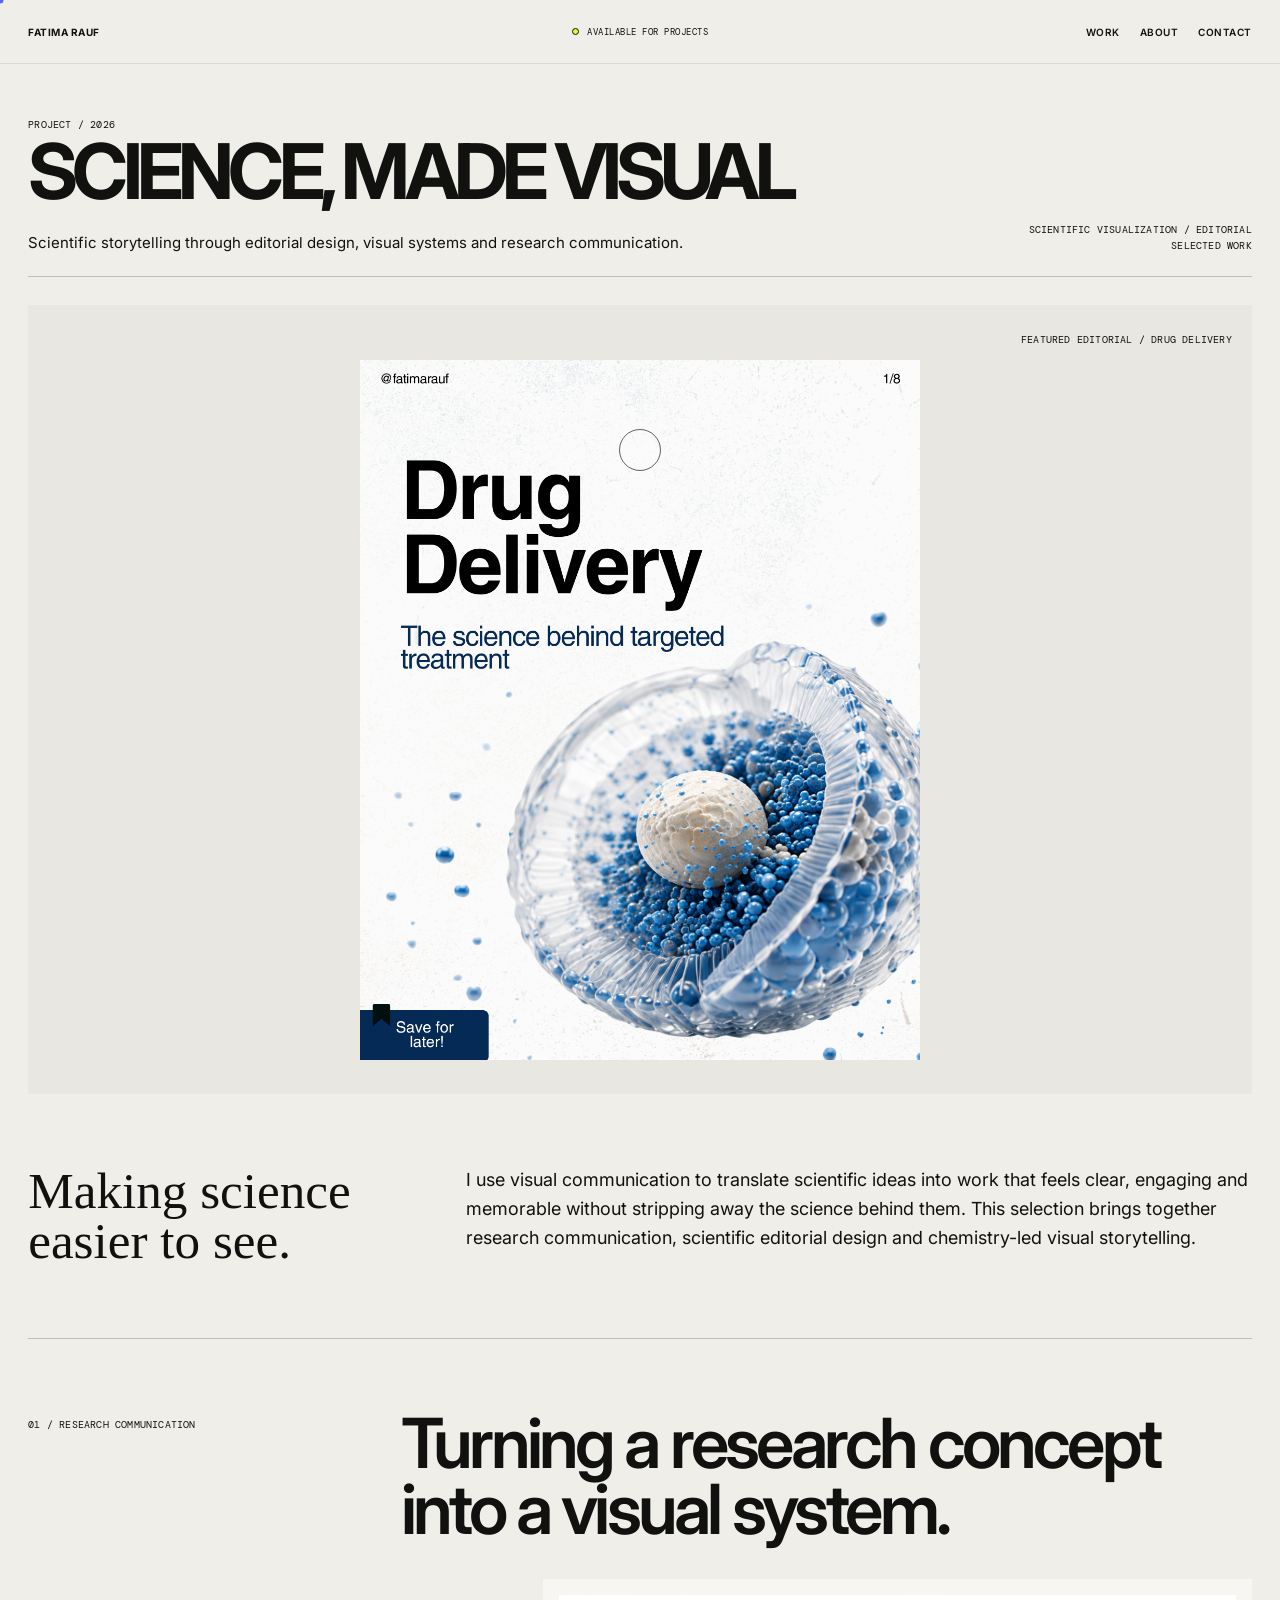
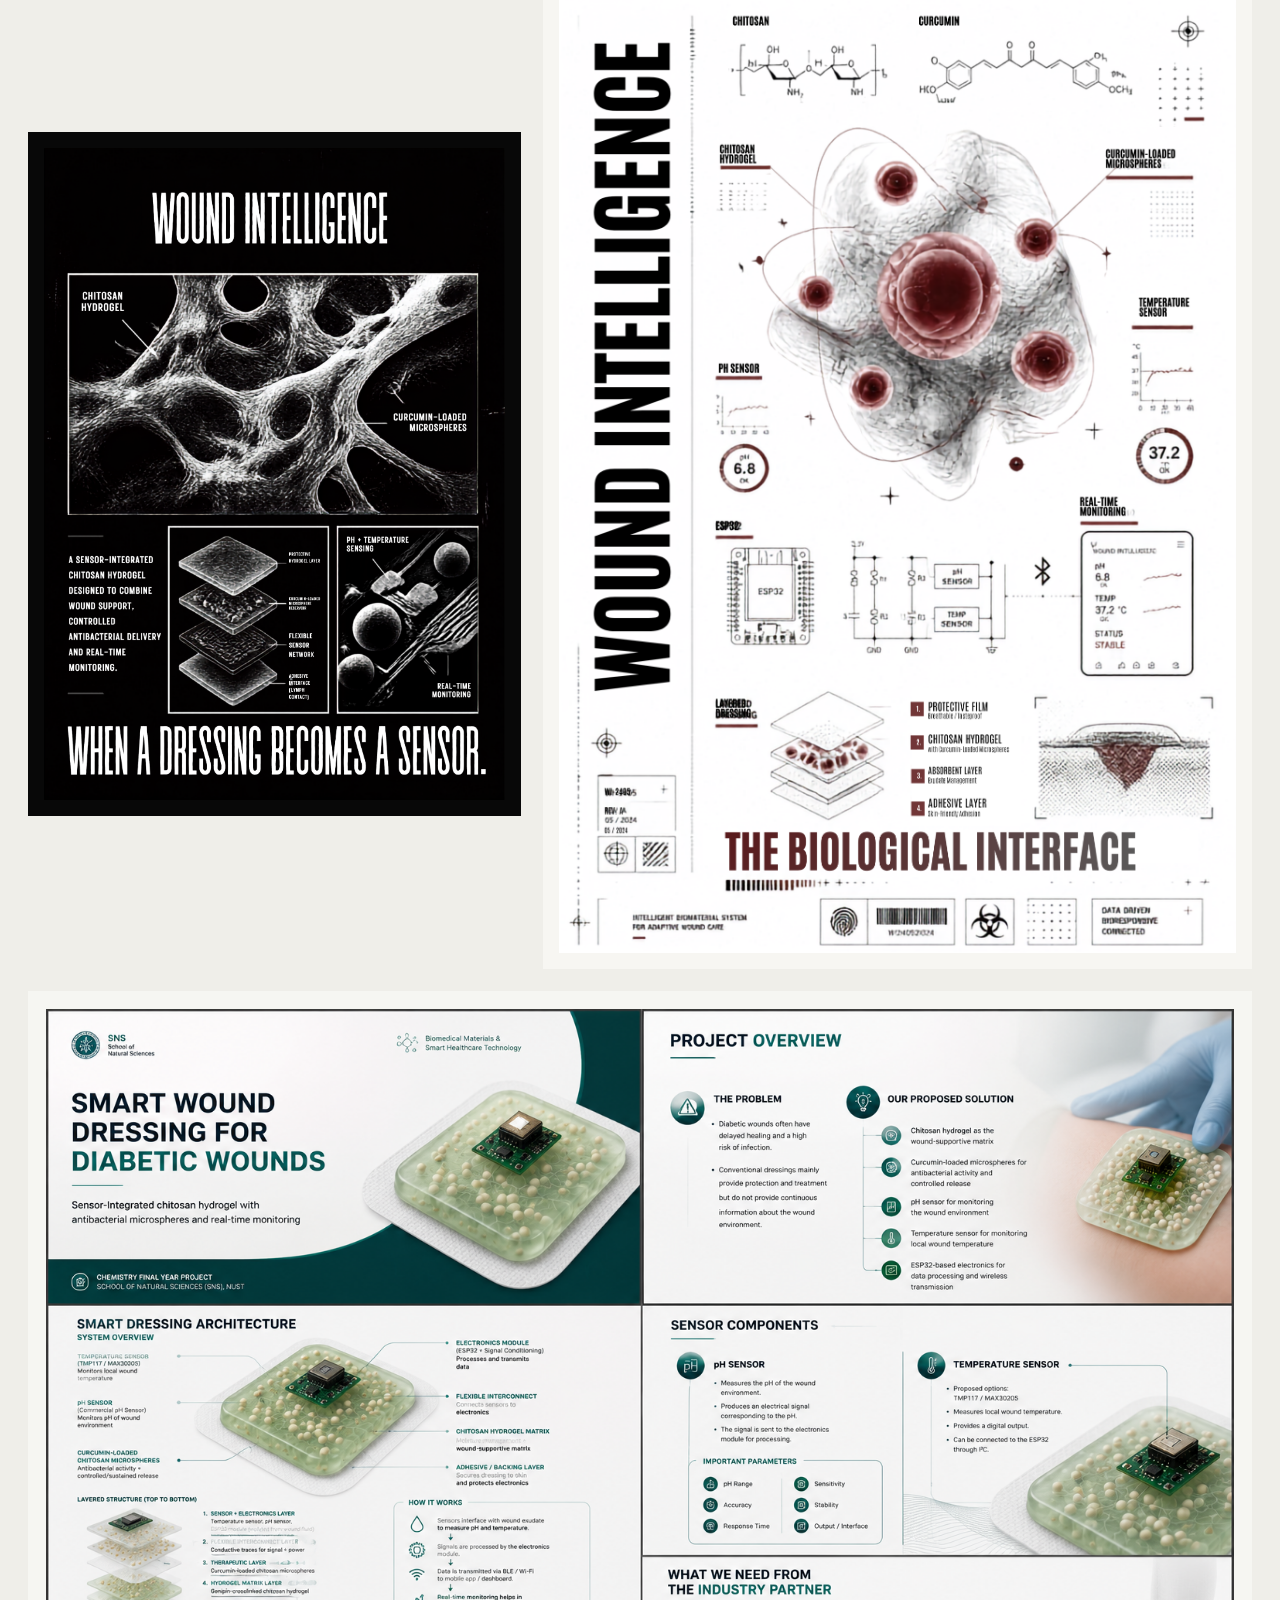
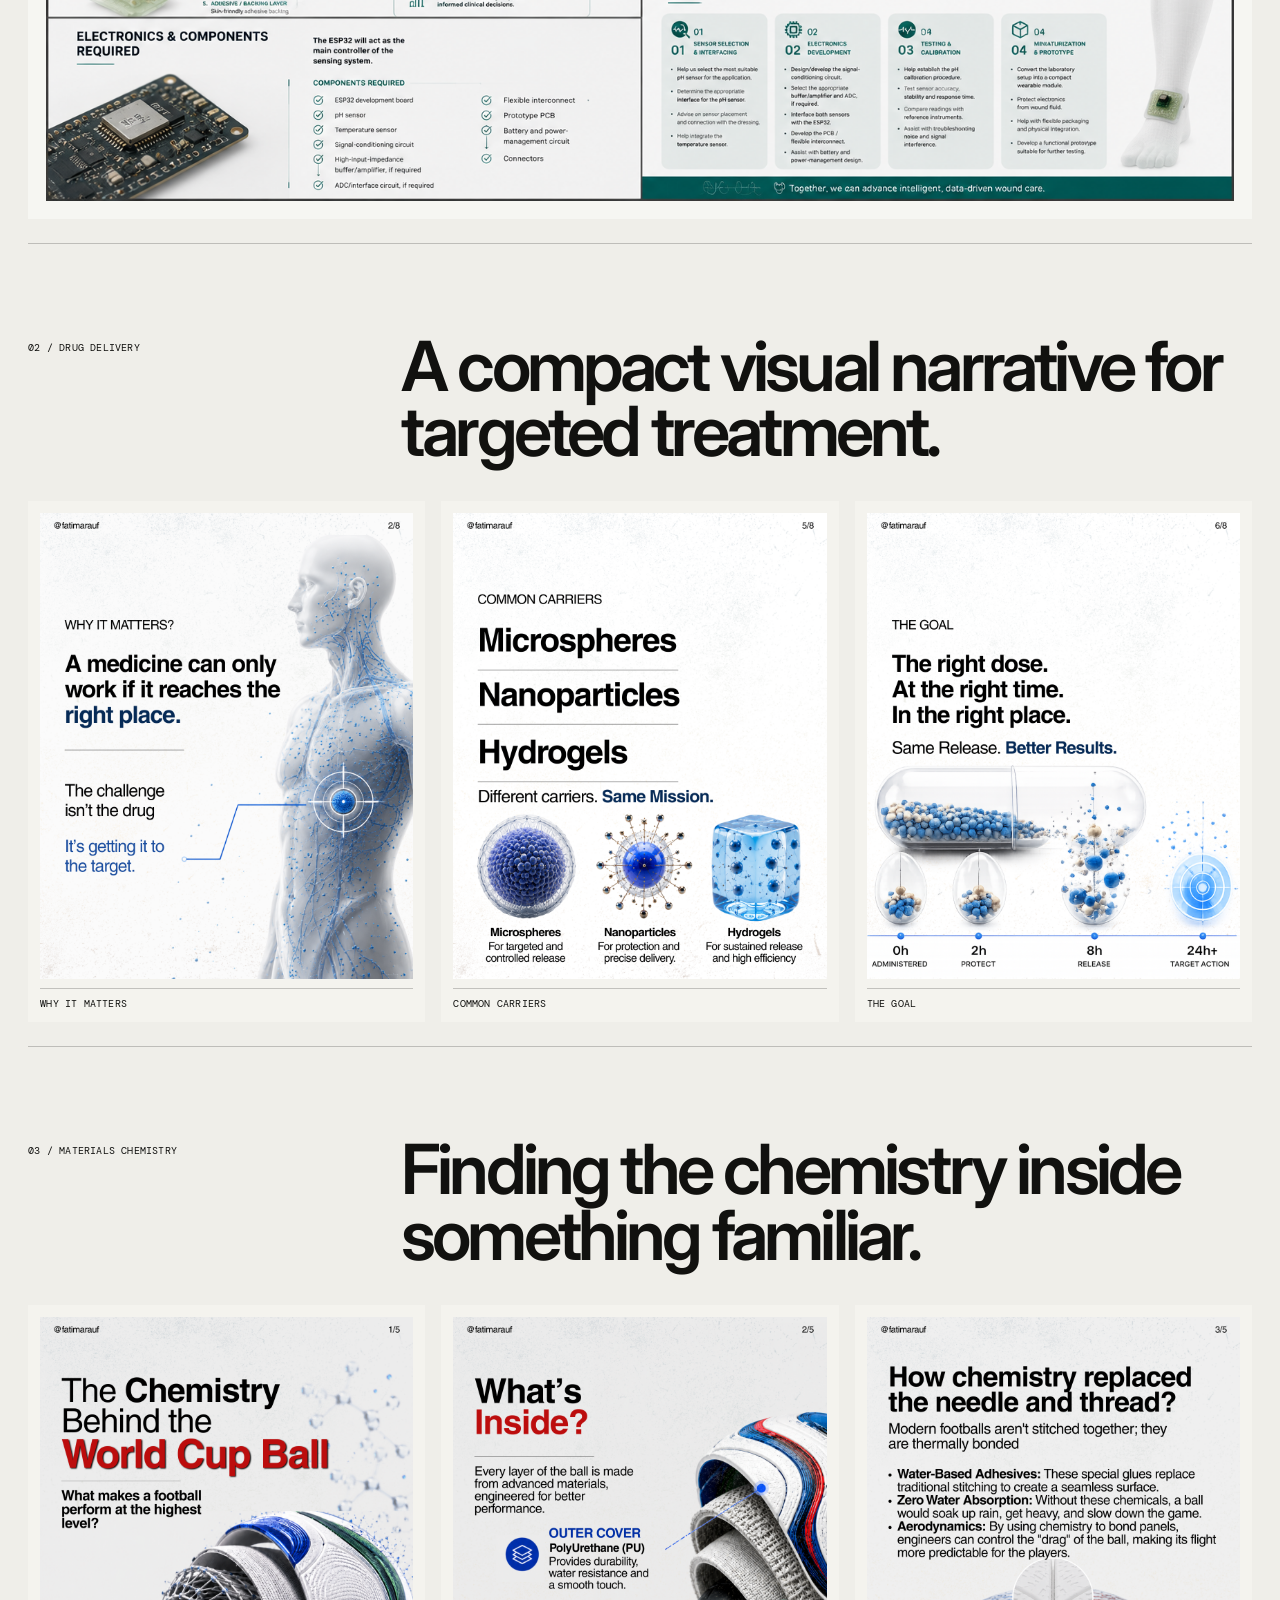
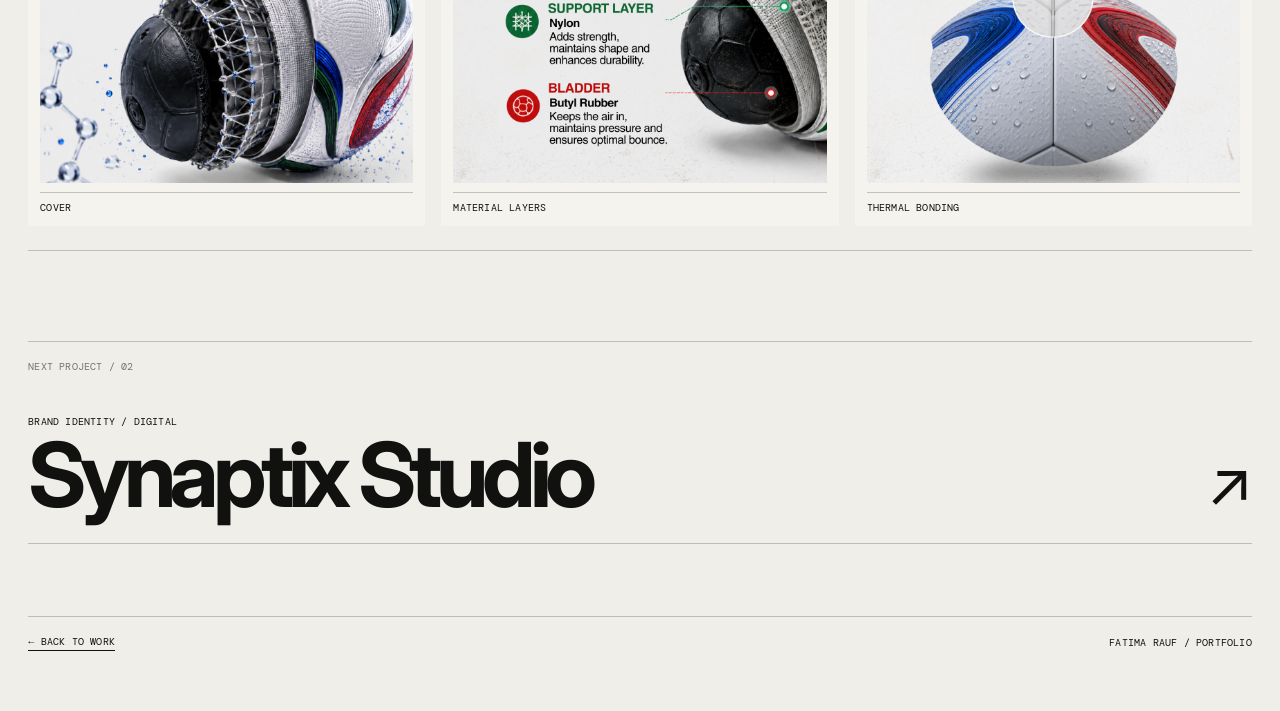
==== commit 5815eb60: "Polish Project 1 layout" ====
--- a/project-1.html
+++ b/project-1.html
@@ -108,6 +108,17 @@
       </div>
     </section>
 
+    <section class="next-project-block">
+      <div class="next-project-label mono">NEXT PROJECT / 02</div>
+      <a class="next-project-link hover-target" href="project-2.html">
+        <div class="next-project-copy">
+          <span class="mono">BRAND IDENTITY / DIGITAL</span>
+          <h2>Synaptix Studio</h2>
+        </div>
+        <div class="next-project-arrow">↗</div>
+      </a>
+    </section>
+
     <div class="project-next mono"><a class="back-link magnetic" href="index.html#work">← BACK TO WORK</a><span>FATIMA RAUF / PORTFOLIO</span></div>
   </main>
   <script src="script.js?v=project1-final-1"></script>
--- a/style.css
+++ b/style.css
@@ -863,3 +863,18 @@
     width: min(100%, 620px) !important;
   }
 }
+
+
+/* PROJECT 1 — POLISH PASS */
+.project-page .case-hero.project1-hero { width:min(100%,560px)!important; }
+.project-page .project1-hero-stage { padding:28px 20px 34px!important; }
+.project-card:first-child .project-media { background:#f3f2ed!important; display:flex; align-items:center; justify-content:center; padding:18px; }
+.project-card:first-child .project-image { width:100%!important; height:100%!important; object-fit:contain!important; object-position:center!important; background:#f3f2ed!important; transform:none!important; }
+.project-card:first-child:hover .project-image { transform:scale(1.01)!important; }
+.next-project-block { margin-top:90px; border-top:1px solid var(--line); border-bottom:1px solid var(--line); padding:18px 0 22px; }
+.next-project-label { margin-bottom:18px; color:var(--muted); }
+.next-project-link { display:grid; grid-template-columns:1fr auto; gap:24px; align-items:end; padding:18px 0 8px; }
+.next-project-copy h2 { margin:8px 0 0; font-size:clamp(52px,7vw,110px); line-height:.84; letter-spacing:-.07em; font-weight:700; }
+.next-project-arrow { font-size:clamp(48px,5vw,82px); line-height:1; transition:transform .25s ease; }
+.next-project-link:hover .next-project-arrow { transform:translate(8px,-8px); }
+@media(max-width:900px){ .project-page .case-hero.project1-hero { width:min(100%,460px)!important; } .next-project-copy h2 { font-size:clamp(46px,13vw,78px); } }
